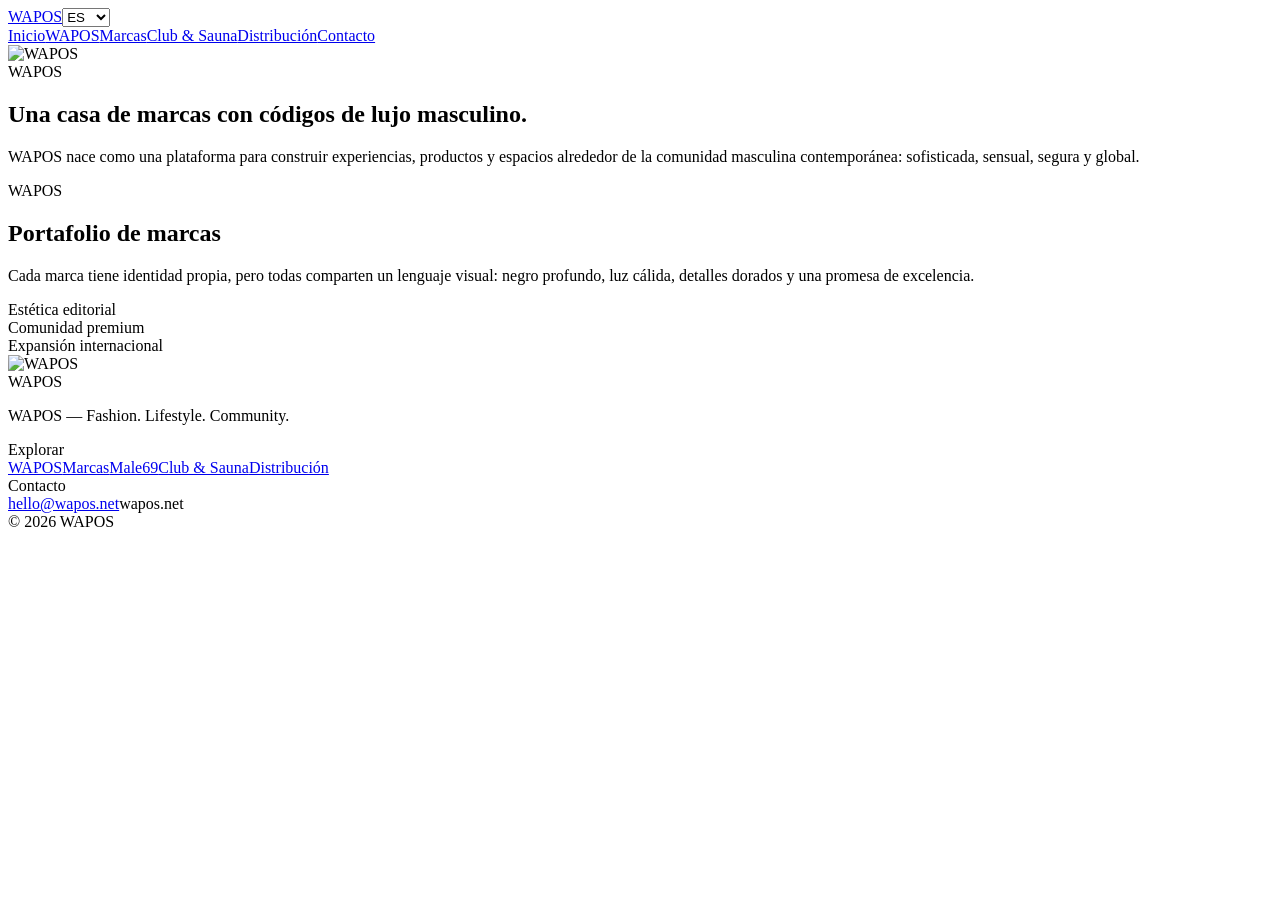
==== about.html @ 2622ca0c "Add files via upload" ====
<!doctype html><html lang="es"><head><meta charset="utf-8"><meta name="viewport" content="width=device-width, initial-scale=1"><title>About WAPOS</title><meta name="description" content="WAPOS — Fashion. Lifestyle. Community."><link rel="preconnect" href="https://fonts.googleapis.com"><link rel="preconnect" href="https://fonts.gstatic.com" crossorigin><link href="https://fonts.googleapis.com/css2?family=Cormorant+Garamond:ital,wght@0,400;0,500;1,400&family=Inter:wght@300;400;500&display=swap" rel="stylesheet"><link rel="stylesheet" href="assets/css/styles.css"></head><body><header class="site-header"><div class="nav-top"><a class="brand-link" href="index.html">WAPOS</a><select class="lang-select" data-language-select aria-label="Idioma"><option value="es">ES</option><option value="en">EN</option><option value="pt">PT</option><option value="fr">FR</option><option value="de">DE</option><option value="it">IT</option><option value="zh">中文</option></select></div><nav class="nav-links"><a data-i18n="nav.home" href="index.html">Inicio</a><a data-i18n="nav.about" href="about.html">WAPOS</a><a data-i18n="nav.brands" href="brands.html">Marcas</a><a data-i18n="nav.club" href="club.html">Club &amp; Sauna</a><a data-i18n="nav.distribution" href="distribution.html">Distribución</a><a data-i18n="nav.contact" href="contact.html">Contacto</a></nav></header><main><section class="hero sm"><img class="hero-bg" src="assets/images/heroes/club.jpg" alt="WAPOS"><div class="hero-content"><div class="eyebrow">WAPOS</div><h1 data-i18n="about.title">Una casa de marcas con códigos de lujo masculino.</h1><p data-i18n="about.text">WAPOS nace como una plataforma para construir experiencias, productos y espacios alrededor de la comunidad masculina contemporánea: sofisticada, sensual, segura y global.</p></div><div class="scroll-cue" aria-hidden="true"></div></section><section class="reveal"><div class="container split"><div class="panel"><div class="eyebrow">WAPOS</div><h2 data-i18n="home.brands.title">Portafolio de marcas</h2><p data-i18n="brands.text">Cada marca tiene identidad propia, pero todas comparten un lenguaje visual: negro profundo, luz cálida, detalles dorados y una promesa de excelencia.</p><div class="pillars"><div class="pillar" data-i18n="about.pillar1">Estética editorial</div><div class="pillar" data-i18n="about.pillar2">Comunidad premium</div><div class="pillar" data-i18n="about.pillar3">Expansión internacional</div></div></div><img class="feature-img" src="assets/images/heroes/home.jpg" alt="WAPOS"></div></section></main><footer class="footer"><div class="container footer-grid"><div><div class="footer-mark">WAPOS</div><p data-i18n="footer.tag">WAPOS — Fashion. Lifestyle. Community.</p></div><div><div class="footer-col-title" data-i18n="footer.explore">Explorar</div><nav class="footer-nav"><a data-i18n="nav.about" href="about.html">WAPOS</a><a data-i18n="nav.brands" href="brands.html">Marcas</a><a href="male69.html">Male69</a><a data-i18n="nav.club" href="club.html">Club &amp; Sauna</a><a data-i18n="nav.distribution" href="distribution.html">Distribución</a></nav></div><div><div class="footer-col-title" data-i18n="nav.contact">Contacto</div><div class="footer-contact"><a href="mailto:hello@wapos.net">hello@wapos.net</a><span>wapos.net</span></div></div></div><div class="footer-legal">© 2026 WAPOS</div></footer><script src="assets/js/app.js"></script></body></html>
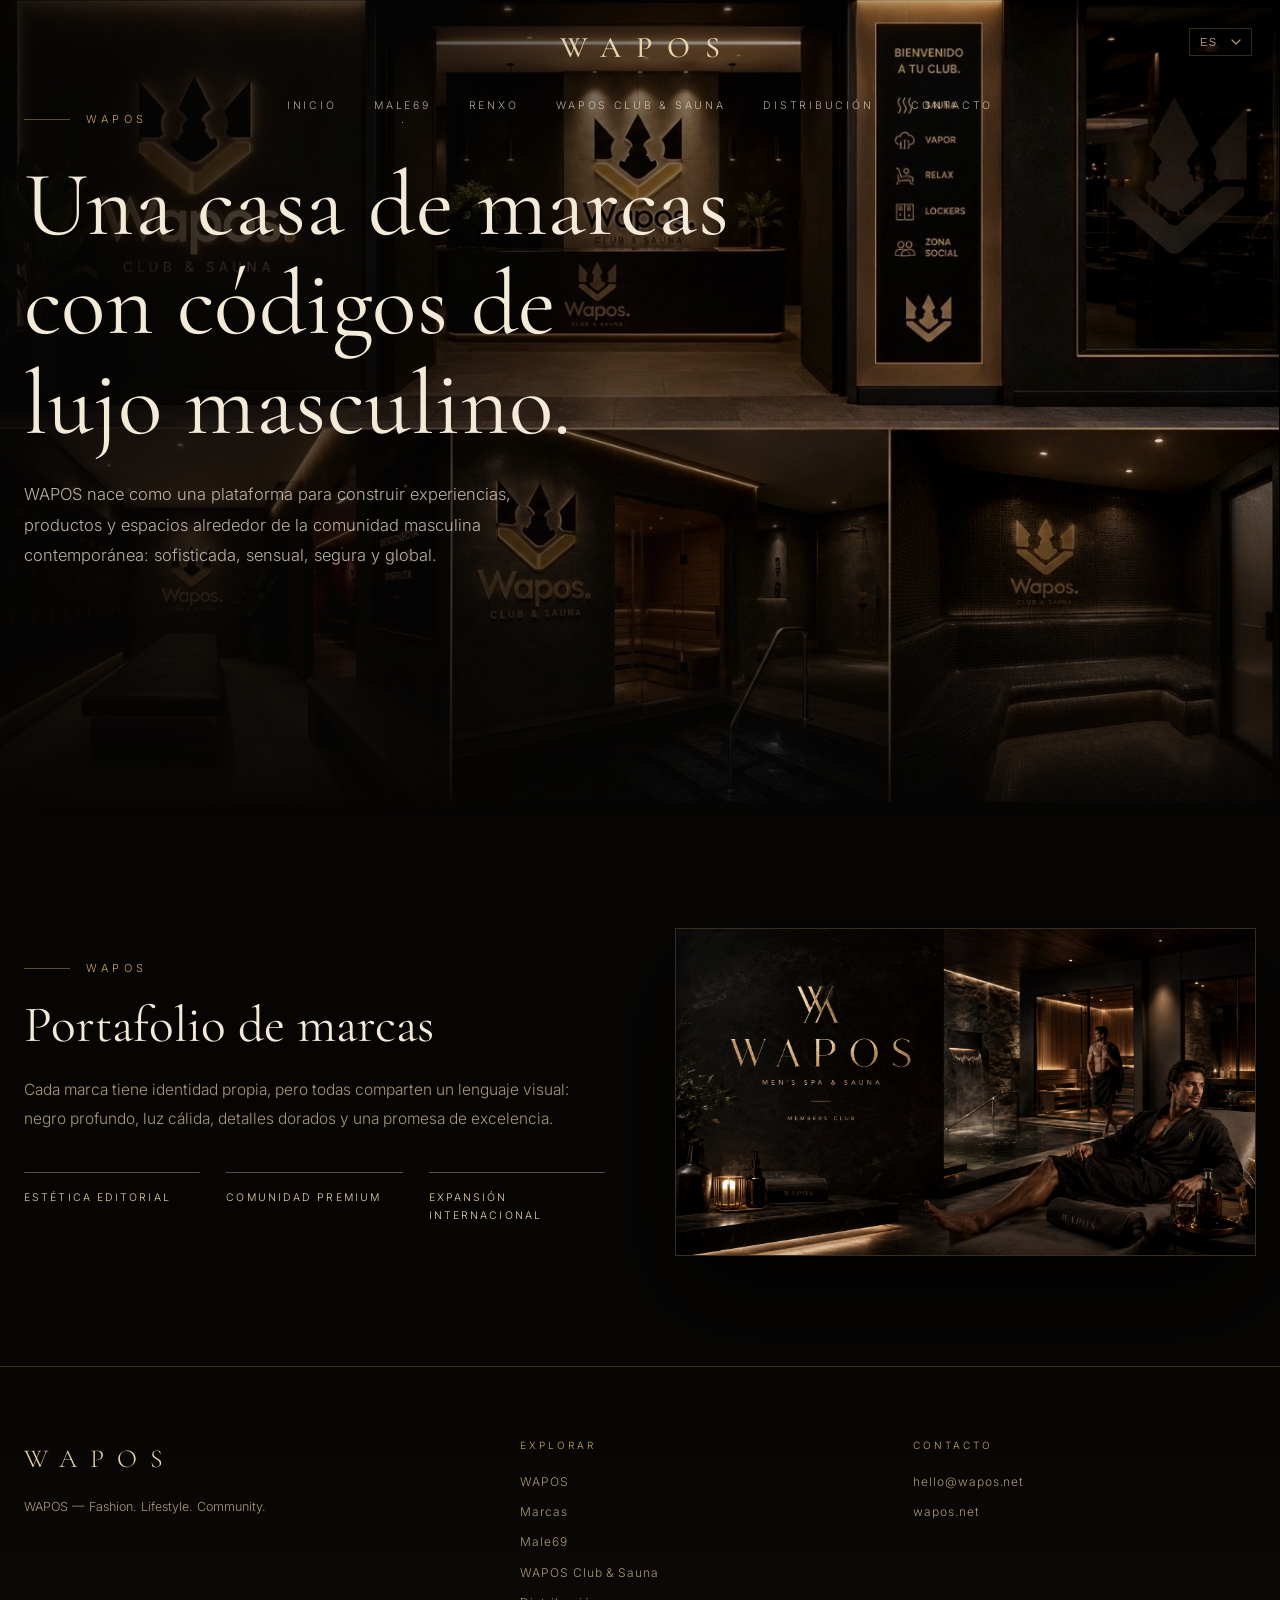
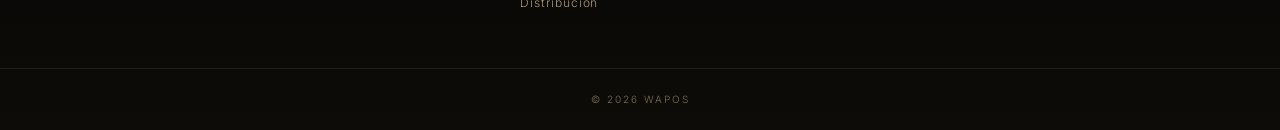
==== commit 1127fece: "refactor: restructure nav, normalize Club & Sauna naming, fix distribution image - Main nav across a" ====
--- a/about.html
+++ b/about.html
@@ -1 +1 @@
-<!doctype html><html lang="es"><head><meta charset="utf-8"><meta name="viewport" content="width=device-width, initial-scale=1"><title>About WAPOS</title><meta name="description" content="WAPOS — Fashion. Lifestyle. Community."><link rel="preconnect" href="https://fonts.googleapis.com"><link rel="preconnect" href="https://fonts.gstatic.com" crossorigin><link href="https://fonts.googleapis.com/css2?family=Cormorant+Garamond:ital,wght@0,400;0,500;1,400&family=Inter:wght@300;400;500&display=swap" rel="stylesheet"><link rel="stylesheet" href="assets/css/styles.css"></head><body><header class="site-header"><div class="nav-top"><a class="brand-link" href="index.html">WAPOS</a><select class="lang-select" data-language-select aria-label="Idioma"><option value="es">ES</option><option value="en">EN</option><option value="pt">PT</option><option value="fr">FR</option><option value="de">DE</option><option value="it">IT</option><option value="zh">中文</option></select></div><nav class="nav-links"><a data-i18n="nav.home" href="index.html">Inicio</a><a data-i18n="nav.about" href="about.html">WAPOS</a><a data-i18n="nav.brands" href="brands.html">Marcas</a><a data-i18n="nav.club" href="club.html">Club &amp; Sauna</a><a data-i18n="nav.distribution" href="distribution.html">Distribución</a><a data-i18n="nav.contact" href="contact.html">Contacto</a></nav></header><main><section class="hero sm"><img class="hero-bg" src="assets/images/heroes/club.jpg" alt="WAPOS"><div class="hero-content"><div class="eyebrow">WAPOS</div><h1 data-i18n="about.title">Una casa de marcas con códigos de lujo masculino.</h1><p data-i18n="about.text">WAPOS nace como una plataforma para construir experiencias, productos y espacios alrededor de la comunidad masculina contemporánea: sofisticada, sensual, segura y global.</p></div><div class="scroll-cue" aria-hidden="true"></div></section><section class="reveal"><div class="container split"><div class="panel"><div class="eyebrow">WAPOS</div><h2 data-i18n="home.brands.title">Portafolio de marcas</h2><p data-i18n="brands.text">Cada marca tiene identidad propia, pero todas comparten un lenguaje visual: negro profundo, luz cálida, detalles dorados y una promesa de excelencia.</p><div class="pillars"><div class="pillar" data-i18n="about.pillar1">Estética editorial</div><div class="pillar" data-i18n="about.pillar2">Comunidad premium</div><div class="pillar" data-i18n="about.pillar3">Expansión internacional</div></div></div><img class="feature-img" src="assets/images/heroes/home.jpg" alt="WAPOS"></div></section></main><footer class="footer"><div class="container footer-grid"><div><div class="footer-mark">WAPOS</div><p data-i18n="footer.tag">WAPOS — Fashion. Lifestyle. Community.</p></div><div><div class="footer-col-title" data-i18n="footer.explore">Explorar</div><nav class="footer-nav"><a data-i18n="nav.about" href="about.html">WAPOS</a><a data-i18n="nav.brands" href="brands.html">Marcas</a><a href="male69.html">Male69</a><a data-i18n="nav.club" href="club.html">Club &amp; Sauna</a><a data-i18n="nav.distribution" href="distribution.html">Distribución</a></nav></div><div><div class="footer-col-title" data-i18n="nav.contact">Contacto</div><div class="footer-contact"><a href="mailto:hello@wapos.net">hello@wapos.net</a><span>wapos.net</span></div></div></div><div class="footer-legal">© 2026 WAPOS</div></footer><script src="assets/js/app.js"></script></body></html>+<!doctype html><html lang="es"><head><meta charset="utf-8"><meta name="viewport" content="width=device-width, initial-scale=1"><title>About WAPOS</title><meta name="description" content="WAPOS — Fashion. Lifestyle. Community."><link rel="preconnect" href="https://fonts.googleapis.com"><link rel="preconnect" href="https://fonts.gstatic.com" crossorigin><link href="https://fonts.googleapis.com/css2?family=Cormorant+Garamond:ital,wght@0,400;0,500;1,400&family=Inter:wght@300;400;500&display=swap" rel="stylesheet"><link rel="stylesheet" href="assets/css/styles.css"></head><body><header class="site-header"><div class="nav-top"><a class="brand-link" href="index.html">WAPOS</a><select class="lang-select" data-language-select aria-label="Idioma"><option value="es">ES</option><option value="en">EN</option><option value="pt">PT</option><option value="fr">FR</option><option value="de">DE</option><option value="it">IT</option><option value="zh">中文</option></select></div><nav class="nav-links"><a data-i18n="nav.home" href="index.html">Inicio</a><a data-i18n="nav.male69" href="male69.html">Male69</a><a data-i18n="nav.renxo" href="brands.html#renxo">RENXO</a><a data-i18n="nav.club" href="club.html">WAPOS Club &amp; Sauna</a><a data-i18n="nav.distribution" href="distribution.html">Distribución</a><a data-i18n="nav.contact" href="contact.html">Contacto</a></nav></header><main><section class="hero sm"><img class="hero-bg" src="assets/images/heroes/club.jpg" alt="WAPOS"><div class="hero-content"><div class="eyebrow">WAPOS</div><h1 data-i18n="about.title">Una casa de marcas con códigos de lujo masculino.</h1><p data-i18n="about.text">WAPOS nace como una plataforma para construir experiencias, productos y espacios alrededor de la comunidad masculina contemporánea: sofisticada, sensual, segura y global.</p></div><div class="scroll-cue" aria-hidden="true"></div></section><section class="reveal"><div class="container split"><div class="panel"><div class="eyebrow">WAPOS</div><h2 data-i18n="home.brands.title">Portafolio de marcas</h2><p data-i18n="brands.text">Cada marca tiene identidad propia, pero todas comparten un lenguaje visual: negro profundo, luz cálida, detalles dorados y una promesa de excelencia.</p><div class="pillars"><div class="pillar" data-i18n="about.pillar1">Estética editorial</div><div class="pillar" data-i18n="about.pillar2">Comunidad premium</div><div class="pillar" data-i18n="about.pillar3">Expansión internacional</div></div></div><img class="feature-img" src="assets/images/heroes/home.jpg" alt="WAPOS"></div></section></main><footer class="footer"><div class="container footer-grid"><div><div class="footer-mark">WAPOS</div><p data-i18n="footer.tag">WAPOS — Fashion. Lifestyle. Community.</p></div><div><div class="footer-col-title" data-i18n="footer.explore">Explorar</div><nav class="footer-nav"><a data-i18n="nav.about" href="about.html">WAPOS</a><a data-i18n="nav.brands" href="brands.html">Marcas</a><a href="male69.html">Male69</a><a data-i18n="nav.club" href="club.html">WAPOS Club &amp; Sauna</a><a data-i18n="nav.distribution" href="distribution.html">Distribución</a></nav></div><div><div class="footer-col-title" data-i18n="nav.contact">Contacto</div><div class="footer-contact"><a href="mailto:hello@wapos.net">hello@wapos.net</a><span>wapos.net</span></div></div></div><div class="footer-legal">© 2026 WAPOS</div></footer><script src="assets/js/app.js"></script></body></html>
--- a/assets/css/styles.css
+++ b/assets/css/styles.css
@@ -0,0 +1,239 @@
+/* WAPOS — maison editorial system
+   Palette: noir #060504 · ink #100D0A · gold #C7A46A · champagne #E7D3AC · cream #F4EAD8 · muted #A99878 */
+:root{
+  --noir:#060504; --ink:#100d0a; --panel:#14110d;
+  --gold:#c7a46a; --champagne:#e7d3ac; --cream:#f4ead8; --muted:#a99878;
+  --line:rgba(199,164,106,.26); --hair:rgba(199,164,106,.45);
+  --ease:cubic-bezier(.22,.61,.21,1);
+}
+*{box-sizing:border-box}
+html{scroll-behavior:smooth;scroll-padding-top:120px}
+body{margin:0;background:var(--noir);color:var(--cream);
+  font-family:Inter,system-ui,-apple-system,"Segoe UI",Roboto,Arial,sans-serif;
+  font-weight:300;line-height:1.7;font-size:15.5px;
+  -webkit-font-smoothing:antialiased;}
+a{color:inherit;text-decoration:none}
+img{max-width:100%;display:block}
+.serif{font-family:"Cormorant Garamond",Georgia,serif}
+.container{width:min(1240px,calc(100% - 48px));margin-inline:auto}
+
+/* ————— Maison header: centered wordmark, nav beneath ————— */
+.site-header{position:fixed;z-index:60;top:0;left:0;right:0;
+  transition:background .5s var(--ease),border-color .5s var(--ease);
+  border-bottom:1px solid transparent;}
+.site-header.solid{background:rgba(6,5,4,.9);
+  -webkit-backdrop-filter:blur(14px);backdrop-filter:blur(14px);
+  border-bottom-color:rgba(199,164,106,.18);}
+.nav-top{position:relative;display:flex;align-items:center;justify-content:center;
+  padding:22px 28px 10px;}
+.brand-link{font-family:"Cormorant Garamond",Georgia,serif;font-weight:500;
+  font-size:30px;letter-spacing:.5em;margin-right:-.5em;color:var(--champagne);
+  transition:color .3s var(--ease);}
+.brand-link:hover{color:var(--gold)}
+.lang-select{position:absolute;right:28px;top:50%;transform:translateY(-50%);
+  background:transparent url("data:image/svg+xml,%3Csvg xmlns='http://www.w3.org/2000/svg' width='10' height='6' viewBox='0 0 10 6'%3E%3Cpath d='M1 1l4 4 4-4' fill='none' stroke='%23a99878' stroke-width='1.3' stroke-linecap='round' stroke-linejoin='round'/%3E%3C/svg%3E") no-repeat right 10px center;
+  background-size:10px 6px;
+  appearance:none;-webkit-appearance:none;-moz-appearance:none;
+  color:var(--muted);border:1px solid var(--line);
+  padding:7px 26px 7px 10px;letter-spacing:.12em;font-size:11px;cursor:pointer;
+  transition:color .3s var(--ease),border-color .3s var(--ease);}
+.lang-select:hover{color:var(--cream);border-color:var(--hair)}
+.nav-links{display:flex;justify-content:center;gap:34px;flex-wrap:wrap;
+  padding:6px 28px 16px;font-size:10.5px;text-transform:uppercase;
+  letter-spacing:.26em;color:rgba(244,234,216,.72);}
+.nav-links a{position:relative;padding:8px 2px;transition:color .3s var(--ease)}
+.nav-links a::after{content:"";position:absolute;left:50%;right:50%;bottom:0;
+  height:1px;background:var(--gold);transition:left .35s var(--ease),right .35s var(--ease);}
+.nav-links a:hover{color:var(--champagne)}
+.nav-links a:hover::after{left:0;right:0}
+
+/* ————— Hero ————— */
+.hero{position:relative;min-height:100vh;display:grid;place-items:end start;overflow:hidden}
+.hero.sm{min-height:76vh}
+.hero-bg{position:absolute;inset:0;width:100%;height:100%;object-fit:cover;
+  filter:saturate(.88) contrast(1.06) brightness(.94);
+  transform:scale(1.06);animation:heroDrift 14s var(--ease) forwards;}
+@keyframes heroDrift{to{transform:scale(1)}}
+.hero::after{content:"";position:absolute;inset:0;
+  background:linear-gradient(100deg,rgba(6,5,4,.92) 0%,rgba(6,5,4,.55) 40%,rgba(6,5,4,.08) 75%),
+             linear-gradient(to top,rgba(6,5,4,.92),transparent 42%);}
+.hero-content{position:relative;z-index:2;width:min(1240px,calc(100% - 48px));
+  margin-inline:auto;padding:0 0 11vh;}
+.eyebrow{display:flex;align-items:center;gap:16px;text-transform:uppercase;
+  letter-spacing:.42em;font-size:11px;color:var(--gold);margin-bottom:26px;}
+.eyebrow::before{content:"";width:46px;height:1px;background:var(--hair)}
+.hero h1{font-family:"Cormorant Garamond",Georgia,serif;font-weight:400;
+  font-size:clamp(46px,7.2vw,104px);line-height:1.08;letter-spacing:.005em;
+  margin:0 0 26px;max-width:820px;color:var(--cream);text-wrap:balance;}
+.hero p{font-size:16.5px;font-weight:300;color:rgba(244,234,216,.75);
+  max-width:560px;margin:0 0 38px;line-height:1.85;}
+.button-row{display:flex;gap:16px;flex-wrap:wrap}
+.btn{display:inline-flex;align-items:center;gap:10px;padding:15px 30px;
+  border:1px solid var(--gold);text-transform:uppercase;letter-spacing:.24em;
+  font-size:10.5px;font-weight:400;color:var(--champagne);background:transparent;
+  transition:background .35s var(--ease),color .35s var(--ease);cursor:pointer;}
+.btn:hover{background:var(--gold);color:var(--noir)}
+.btn.ghost{border-color:rgba(244,234,216,.28);color:rgba(244,234,216,.85)}
+.btn.ghost:hover{background:rgba(244,234,216,.94);border-color:transparent;color:var(--noir)}
+.scroll-cue{position:absolute;left:50%;bottom:26px;transform:translateX(-50%);
+  width:1px;height:52px;overflow:hidden;z-index:2;}
+.scroll-cue::before{content:"";position:absolute;left:0;top:-100%;width:1px;height:100%;
+  background:linear-gradient(to bottom,transparent,var(--gold));
+  animation:cue 2.4s var(--ease) infinite;}
+@keyframes cue{60%{top:100%}100%{top:100%}}
+
+/* ————— Ornament divider (signature) ————— */
+.orn{display:flex;align-items:center;justify-content:center;gap:18px;
+  margin:0 auto;width:min(420px,70%);}
+.orn::before,.orn::after{content:"";flex:1;height:1px;background:var(--hair)}
+.orn span{width:7px;height:7px;transform:rotate(45deg);
+  border:1px solid var(--gold);background:transparent;}
+
+/* ————— Sections ————— */
+section{padding:110px 0}
+.section-head{text-align:center;max-width:720px;margin:0 auto 64px;}
+.section-head .orn{margin-bottom:30px}
+.section-head h2{font-family:"Cormorant Garamond",Georgia,serif;font-weight:400;
+  font-size:clamp(34px,4.6vw,58px);line-height:1.08;margin:0 0 18px;text-wrap:balance;}
+.section-head p{color:var(--muted);margin:0;font-size:15px;line-height:1.85}
+
+/* ————— Collection cards ————— */
+.cards{display:grid;grid-template-columns:repeat(4,1fr);gap:22px}
+.card{display:flex;flex-direction:column;overflow:hidden;background:transparent;
+  border:none;min-height:0;}
+.card .frame{position:relative;overflow:hidden;border:1px solid rgba(199,164,106,.2);}
+.card .image{height:300px;width:100%;object-fit:cover;
+  filter:saturate(.9) contrast(1.05);
+  transition:transform 1.2s var(--ease),filter .6s var(--ease);}
+.card:hover .image{transform:scale(1.05);filter:saturate(1) contrast(1.08)}
+.card-body{padding:26px 6px 0;text-align:center}
+.card-logo{max-height:46px;width:auto;margin:0 auto 18px;object-fit:contain;
+  opacity:.92;}
+.card h3{font-family:"Cormorant Garamond",Georgia,serif;font-weight:400;
+  font-size:27px;margin:0 0 10px;letter-spacing:.04em;}
+.card p{color:var(--muted);margin:0 0 16px;font-size:13.5px;line-height:1.8}
+.card .card-cta{display:inline-block;text-transform:uppercase;font-size:10px;
+  letter-spacing:.3em;color:var(--gold);border-bottom:1px solid transparent;
+  padding-bottom:3px;transition:border-color .3s var(--ease);}
+.card:hover .card-cta{border-bottom-color:var(--gold)}
+
+/* ————— Editorial split ————— */
+.split{display:grid;grid-template-columns:1fr 1fr;gap:70px;align-items:center}
+.panel{padding:0}
+.panel .eyebrow{margin-bottom:20px}
+.panel h2{font-family:"Cormorant Garamond",Georgia,serif;font-size:clamp(34px,4vw,52px);
+  line-height:1.08;margin:0 0 22px;font-weight:400;text-wrap:balance;}
+.panel p{color:var(--muted);line-height:1.9}
+.pillars{display:grid;grid-template-columns:repeat(3,1fr);gap:26px;margin-top:38px}
+.pillar{border-top:1px solid var(--hair);padding-top:16px;text-transform:uppercase;
+  letter-spacing:.2em;font-size:10.5px;color:var(--champagne);line-height:1.7;}
+.feature-img{border:1px solid var(--line);box-shadow:0 40px 90px rgba(0,0,0,.55);
+  filter:saturate(.9) contrast(1.05);}
+
+/* ————— Contact ————— */
+.contact-grid{display:grid;grid-template-columns:1fr 1fr;gap:70px;align-items:start}
+.form{display:grid;gap:14px}
+.form input,.form textarea{width:100%;background:transparent;
+  border:none;border-bottom:1px solid var(--line);padding:16px 2px;
+  color:var(--cream);font:inherit;letter-spacing:.02em;transition:border-color .3s var(--ease);}
+.form input:focus,.form textarea:focus{outline:none;border-bottom-color:var(--gold)}
+.form input:focus-visible,.form textarea:focus-visible{box-shadow:0 1px 0 0 var(--gold)}
+a:focus-visible,button:focus-visible,.lang-select:focus-visible{
+  outline:2px solid var(--gold);outline-offset:3px;}
+.form ::placeholder{color:rgba(169,152,120,.75);text-transform:uppercase;
+  font-size:11px;letter-spacing:.22em;}
+.form textarea{min-height:140px;resize:vertical}
+.form .btn{justify-self:start;margin-top:14px}
+.logo-strip{display:flex;gap:22px;align-items:center;flex-wrap:wrap;margin-top:34px}
+.logo-strip img{max-height:52px;border:1px solid rgba(231,211,172,.08);opacity:.9}
+.contact-email{font-family:"Cormorant Garamond",Georgia,serif;font-size:26px;
+  color:var(--champagne);letter-spacing:.03em;}
+
+/* ————— Footer ————— */
+.footer{border-top:1px solid var(--line);padding:70px 0 0;color:var(--muted);
+  font-size:12.5px;background:linear-gradient(to bottom,transparent,rgba(199,164,106,.04));}
+.footer-grid{display:grid;grid-template-columns:1.3fr 1fr 1fr;gap:50px;
+  padding-bottom:54px;align-items:start;}
+.footer-mark{font-family:"Cormorant Garamond",Georgia,serif;font-size:26px;
+  letter-spacing:.5em;margin-right:-.5em;color:var(--champagne);margin-bottom:14px;}
+.footer-grid p{margin:0;max-width:300px;line-height:1.9}
+.footer-col-title{text-transform:uppercase;letter-spacing:.3em;font-size:10px;
+  color:var(--gold);margin-bottom:18px;}
+.footer-nav{display:grid;gap:10px;font-size:12px;letter-spacing:.08em;}
+.footer-nav a{transition:color .3s var(--ease)}
+.footer-nav a:hover{color:var(--champagne)}
+.footer-contact{display:grid;gap:10px;font-size:12px;letter-spacing:.08em;}
+.footer-contact a{transition:color .3s var(--ease)}
+.footer-contact a:hover{color:var(--champagne)}
+.footer-legal{border-top:1px solid rgba(199,164,106,.14);padding:22px 0;
+  text-align:center;letter-spacing:.2em;font-size:10px;text-transform:uppercase;
+  color:rgba(169,152,120,.7);}
+
+/* ————— Intro ————— */
+.intro{position:fixed;z-index:100;inset:0;background:var(--noir);display:grid;
+  place-items:center;transition:opacity .9s var(--ease),visibility .9s;}
+.intro.hide{opacity:0;visibility:hidden}
+.intro-box{text-align:center}
+.intro-mark{font-family:"Cormorant Garamond",Georgia,serif;font-weight:400;
+  font-size:clamp(46px,8vw,102px);letter-spacing:.5em;margin-right:-.5em;
+  color:var(--champagne);opacity:0;animation:introIn 1.4s var(--ease) .2s forwards;}
+.intro-rule{width:0;height:1px;background:var(--gold);margin:26px auto 22px;
+  animation:ruleIn 1.1s var(--ease) 1s forwards;}
+.intro-tag{letter-spacing:.34em;text-transform:uppercase;color:var(--muted);
+  font-size:11px;opacity:0;animation:introIn 1.2s var(--ease) 1.3s forwards;}
+@keyframes introIn{to{opacity:1}}
+@keyframes ruleIn{to{width:min(300px,60vw)}}
+
+/* ————— Reveal on scroll ————— */
+.reveal{opacity:0;transform:translateY(26px);
+  transition:opacity 1s var(--ease),transform 1s var(--ease);}
+.reveal.in{opacity:1;transform:none}
+.reveal.tight{padding-top:0}
+
+@media (prefers-reduced-motion:reduce){
+  *,*::before,*::after{animation:none!important;transition:none!important}
+  .reveal{opacity:1;transform:none}
+  .hero-bg{transform:none}
+}
+
+/* ————— Responsive ————— */
+@media (max-width:960px){
+  section{padding:80px 0}
+  .nav-top{padding:16px 18px 6px}
+  .brand-link{font-size:23px}
+  .lang-select{right:18px}
+  .nav-links{gap:16px;padding:4px 14px 12px;font-size:9.5px;letter-spacing:.2em}
+  .hero{min-height:88vh}
+  .hero-content{padding-bottom:14vh}
+  .hero h1{font-size:clamp(40px,10vw,56px)}
+  .hero p{font-size:15px}
+  .cards{grid-template-columns:1fr 1fr}
+  .split,.contact-grid{grid-template-columns:1fr;gap:44px}
+  .footer-grid{grid-template-columns:1fr;gap:36px}
+  .footer-grid p{max-width:none}
+  .pillars{grid-template-columns:1fr 1fr}
+}
+@media (max-width:600px){
+  .cards{grid-template-columns:1fr}
+  .card .image{height:260px}
+  .pillars{grid-template-columns:1fr}
+}
+
+/* ————— Male69 video & social ————— */
+.video-grid{display:grid;grid-template-columns:repeat(2,minmax(0,360px));gap:34px;justify-content:center;}
+.video-frame{position:relative;border:1px solid var(--line);background:var(--ink);
+  aspect-ratio:9/16.4;overflow:hidden;}
+.video-frame iframe{position:absolute;inset:0;width:100%;height:100%;border:0;}
+.social-row{display:flex;justify-content:center;gap:0;flex-wrap:wrap;margin-top:26px;}
+.social-link{display:flex;flex-direction:column;align-items:center;gap:8px;
+  padding:26px 44px;border-left:1px solid var(--line);transition:background .35s var(--ease);}
+.social-link:first-child{border-left:none}
+.social-link:hover{background:rgba(199,164,106,.06)}
+.social-link .net{text-transform:uppercase;letter-spacing:.32em;font-size:10.5px;color:var(--gold);}
+.social-link .handle{font-family:"Cormorant Garamond",Georgia,serif;font-size:21px;color:var(--cream);letter-spacing:.03em;}
+@media (max-width:760px){
+  .video-grid{grid-template-columns:minmax(0,340px)}
+  .social-row{flex-direction:column;align-items:stretch}
+  .social-link{border-left:none;border-top:1px solid var(--line);padding:20px}
+  .social-link:first-child{border-top:none}
+}
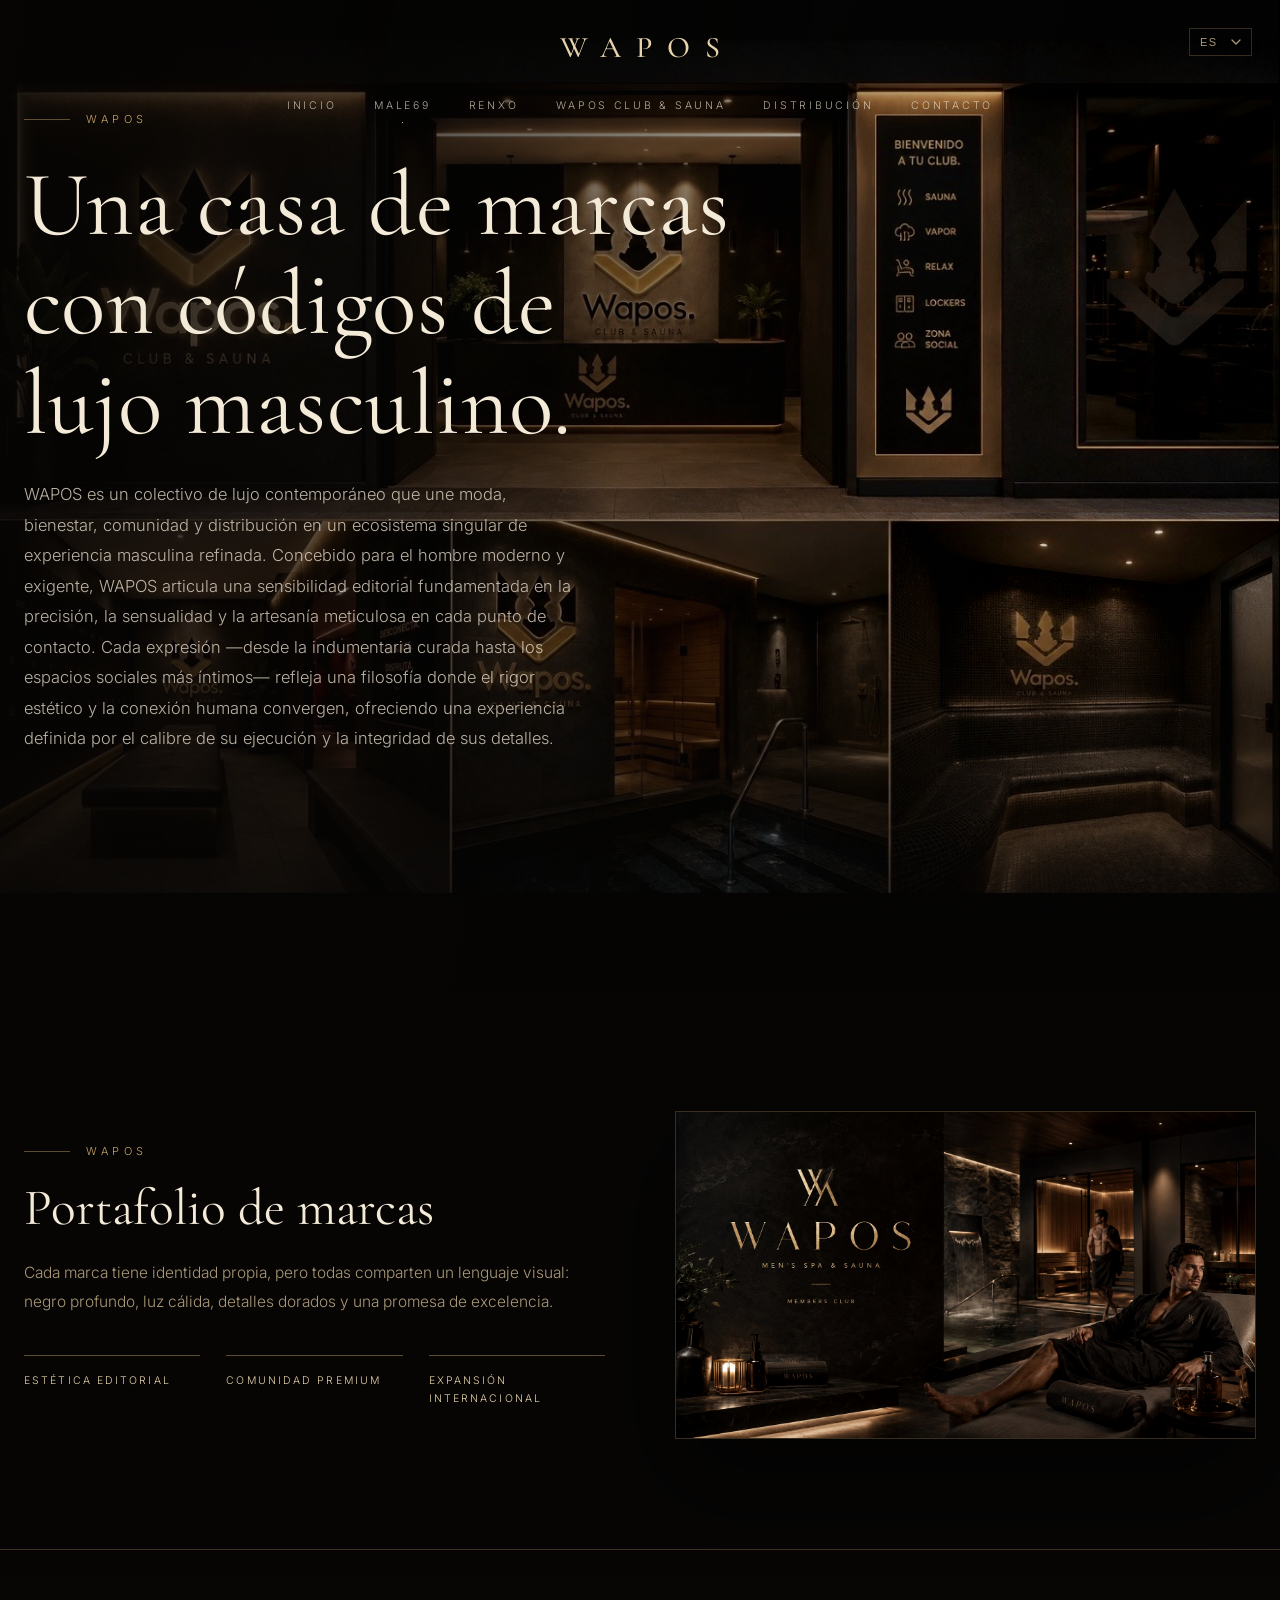
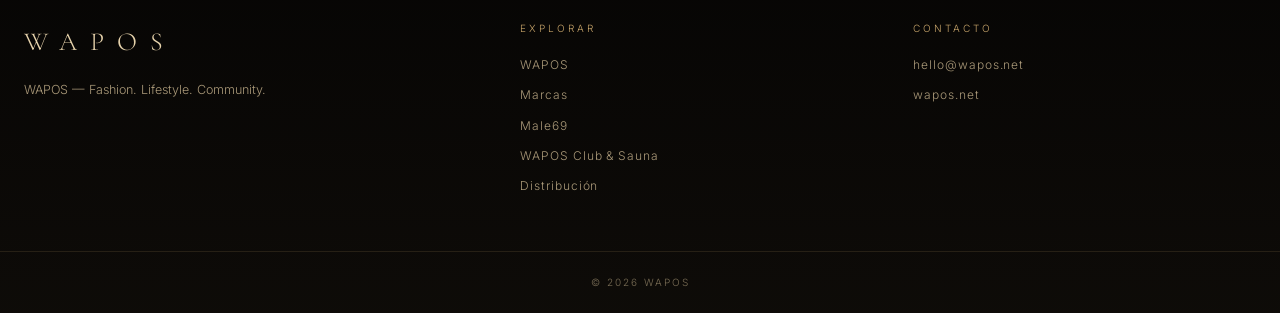
==== commit ae465468: "content: update brand statement to premium positioning across all pages and languages Replace hero.t" ====
--- a/about.html
+++ b/about.html
@@ -1 +1 @@
-<!doctype html><html lang="es"><head><meta charset="utf-8"><meta name="viewport" content="width=device-width, initial-scale=1"><title>About WAPOS</title><meta name="description" content="WAPOS — Fashion. Lifestyle. Community."><link rel="preconnect" href="https://fonts.googleapis.com"><link rel="preconnect" href="https://fonts.gstatic.com" crossorigin><link href="https://fonts.googleapis.com/css2?family=Cormorant+Garamond:ital,wght@0,400;0,500;1,400&family=Inter:wght@300;400;500&display=swap" rel="stylesheet"><link rel="stylesheet" href="assets/css/styles.css"></head><body><header class="site-header"><div class="nav-top"><a class="brand-link" href="index.html">WAPOS</a><select class="lang-select" data-language-select aria-label="Idioma"><option value="es">ES</option><option value="en">EN</option><option value="pt">PT</option><option value="fr">FR</option><option value="de">DE</option><option value="it">IT</option><option value="zh">中文</option></select></div><nav class="nav-links"><a data-i18n="nav.home" href="index.html">Inicio</a><a data-i18n="nav.male69" href="male69.html">Male69</a><a data-i18n="nav.renxo" href="brands.html#renxo">RENXO</a><a data-i18n="nav.club" href="club.html">WAPOS Club &amp; Sauna</a><a data-i18n="nav.distribution" href="distribution.html">Distribución</a><a data-i18n="nav.contact" href="contact.html">Contacto</a></nav></header><main><section class="hero sm"><img class="hero-bg" src="assets/images/heroes/club.jpg" alt="WAPOS"><div class="hero-content"><div class="eyebrow">WAPOS</div><h1 data-i18n="about.title">Una casa de marcas con códigos de lujo masculino.</h1><p data-i18n="about.text">WAPOS nace como una plataforma para construir experiencias, productos y espacios alrededor de la comunidad masculina contemporánea: sofisticada, sensual, segura y global.</p></div><div class="scroll-cue" aria-hidden="true"></div></section><section class="reveal"><div class="container split"><div class="panel"><div class="eyebrow">WAPOS</div><h2 data-i18n="home.brands.title">Portafolio de marcas</h2><p data-i18n="brands.text">Cada marca tiene identidad propia, pero todas comparten un lenguaje visual: negro profundo, luz cálida, detalles dorados y una promesa de excelencia.</p><div class="pillars"><div class="pillar" data-i18n="about.pillar1">Estética editorial</div><div class="pillar" data-i18n="about.pillar2">Comunidad premium</div><div class="pillar" data-i18n="about.pillar3">Expansión internacional</div></div></div><img class="feature-img" src="assets/images/heroes/home.jpg" alt="WAPOS"></div></section></main><footer class="footer"><div class="container footer-grid"><div><div class="footer-mark">WAPOS</div><p data-i18n="footer.tag">WAPOS — Fashion. Lifestyle. Community.</p></div><div><div class="footer-col-title" data-i18n="footer.explore">Explorar</div><nav class="footer-nav"><a data-i18n="nav.about" href="about.html">WAPOS</a><a data-i18n="nav.brands" href="brands.html">Marcas</a><a href="male69.html">Male69</a><a data-i18n="nav.club" href="club.html">WAPOS Club &amp; Sauna</a><a data-i18n="nav.distribution" href="distribution.html">Distribución</a></nav></div><div><div class="footer-col-title" data-i18n="nav.contact">Contacto</div><div class="footer-contact"><a href="mailto:hello@wapos.net">hello@wapos.net</a><span>wapos.net</span></div></div></div><div class="footer-legal">© 2026 WAPOS</div></footer><script src="assets/js/app.js"></script></body></html>+<!doctype html><html lang="es"><head><meta charset="utf-8"><meta name="viewport" content="width=device-width, initial-scale=1"><title>About WAPOS</title><meta name="description" content="WAPOS — Fashion. Lifestyle. Community."><link rel="preconnect" href="https://fonts.googleapis.com"><link rel="preconnect" href="https://fonts.gstatic.com" crossorigin><link href="https://fonts.googleapis.com/css2?family=Cormorant+Garamond:ital,wght@0,400;0,500;1,400&family=Inter:wght@300;400;500&display=swap" rel="stylesheet"><link rel="stylesheet" href="assets/css/styles.css"></head><body><header class="site-header"><div class="nav-top"><a class="brand-link" href="index.html">WAPOS</a><select class="lang-select" data-language-select aria-label="Idioma"><option value="es">ES</option><option value="en">EN</option><option value="pt">PT</option><option value="fr">FR</option><option value="de">DE</option><option value="it">IT</option><option value="zh">中文</option></select></div><nav class="nav-links"><a data-i18n="nav.home" href="index.html">Inicio</a><a data-i18n="nav.male69" href="male69.html">Male69</a><a data-i18n="nav.renxo" href="brands.html#renxo">RENXO</a><a data-i18n="nav.club" href="club.html">WAPOS Club &amp; Sauna</a><a data-i18n="nav.distribution" href="distribution.html">Distribución</a><a data-i18n="nav.contact" href="contact.html">Contacto</a></nav></header><main><section class="hero sm"><img class="hero-bg" src="assets/images/heroes/club.jpg" alt="WAPOS"><div class="hero-content"><div class="eyebrow">WAPOS</div><h1 data-i18n="about.title">Una casa de marcas con códigos de lujo masculino.</h1><p data-i18n="about.text">WAPOS es un colectivo de lujo contemporáneo que une moda, bienestar, comunidad y distribución en un ecosistema singular de experiencia masculina refinada. Concebido para el hombre moderno y exigente, WAPOS articula una sensibilidad editorial fundamentada en la precisión, la sensualidad y la artesanía meticulosa en cada punto de contacto. Cada expresión —desde la indumentaria curada hasta los espacios sociales más íntimos— refleja una filosofía donde el rigor estético y la conexión humana convergen, ofreciendo una experiencia definida por el calibre de su ejecución y la integridad de sus detalles.</p></div><div class="scroll-cue" aria-hidden="true"></div></section><section class="reveal"><div class="container split"><div class="panel"><div class="eyebrow">WAPOS</div><h2 data-i18n="home.brands.title">Portafolio de marcas</h2><p data-i18n="brands.text">Cada marca tiene identidad propia, pero todas comparten un lenguaje visual: negro profundo, luz cálida, detalles dorados y una promesa de excelencia.</p><div class="pillars"><div class="pillar" data-i18n="about.pillar1">Estética editorial</div><div class="pillar" data-i18n="about.pillar2">Comunidad premium</div><div class="pillar" data-i18n="about.pillar3">Expansión internacional</div></div></div><img class="feature-img" src="assets/images/heroes/home.jpg" alt="WAPOS"></div></section></main><footer class="footer"><div class="container footer-grid"><div><div class="footer-mark">WAPOS</div><p data-i18n="footer.tag">WAPOS — Fashion. Lifestyle. Community.</p></div><div><div class="footer-col-title" data-i18n="footer.explore">Explorar</div><nav class="footer-nav"><a data-i18n="nav.about" href="about.html">WAPOS</a><a data-i18n="nav.brands" href="brands.html">Marcas</a><a href="male69.html">Male69</a><a data-i18n="nav.club" href="club.html">WAPOS Club &amp; Sauna</a><a data-i18n="nav.distribution" href="distribution.html">Distribución</a></nav></div><div><div class="footer-col-title" data-i18n="nav.contact">Contacto</div><div class="footer-contact"><a href="mailto:hello@wapos.net">hello@wapos.net</a><span>wapos.net</span></div></div></div><div class="footer-legal">© 2026 WAPOS</div></footer><script src="assets/js/app.js"></script></body></html>
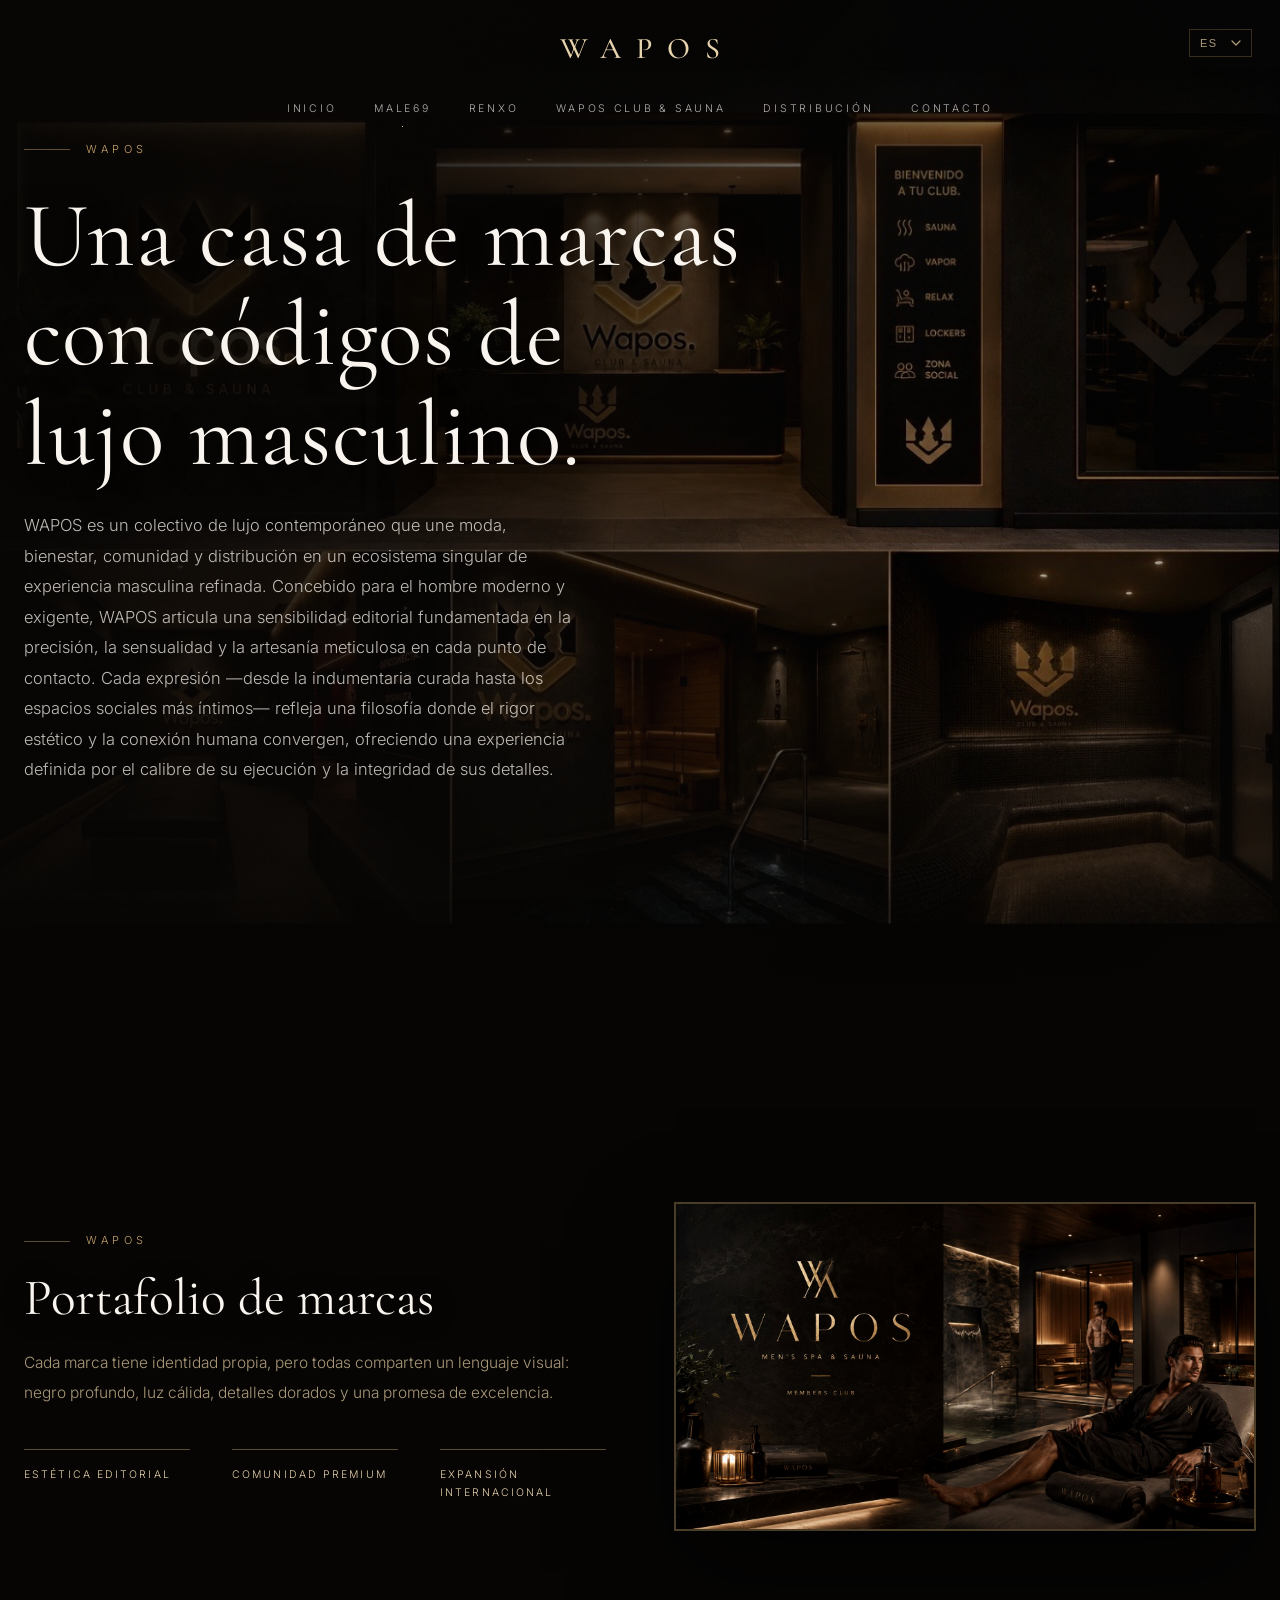
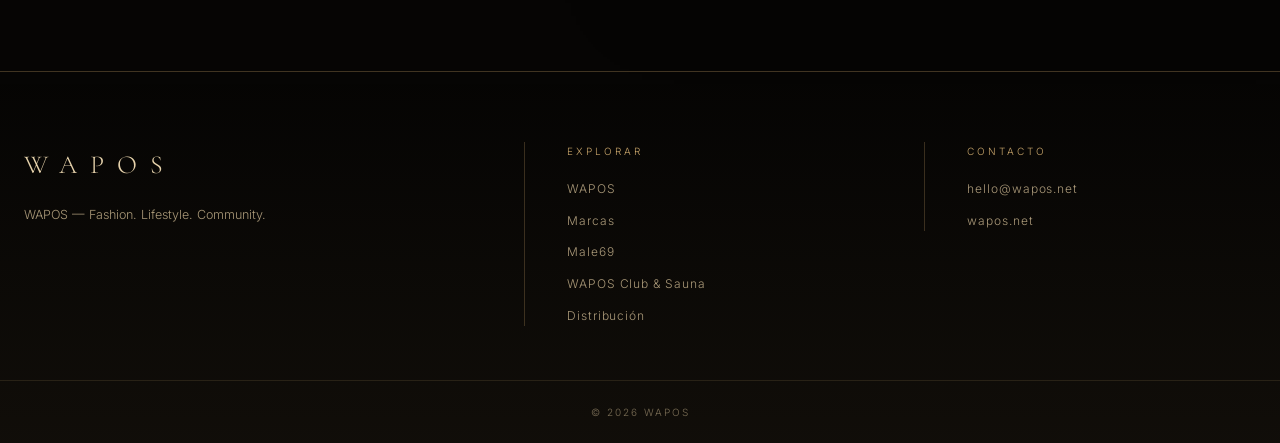
==== commit 84f09113: "elevate: comprehensive luxury polish across desktop and mobile with refined micro-interactions and p" ====
--- a/about.html
+++ b/about.html
@@ -1 +1 @@
-<!doctype html><html lang="es"><head><meta charset="utf-8"><meta name="viewport" content="width=device-width, initial-scale=1"><title>About WAPOS</title><meta name="description" content="WAPOS — Fashion. Lifestyle. Community."><link rel="preconnect" href="https://fonts.googleapis.com"><link rel="preconnect" href="https://fonts.gstatic.com" crossorigin><link href="https://fonts.googleapis.com/css2?family=Cormorant+Garamond:ital,wght@0,400;0,500;1,400&family=Inter:wght@300;400;500&display=swap" rel="stylesheet"><link rel="stylesheet" href="assets/css/styles.css"></head><body><header class="site-header"><div class="nav-top"><a class="brand-link" href="index.html">WAPOS</a><select class="lang-select" data-language-select aria-label="Idioma"><option value="es">ES</option><option value="en">EN</option><option value="pt">PT</option><option value="fr">FR</option><option value="de">DE</option><option value="it">IT</option><option value="zh">中文</option></select></div><nav class="nav-links"><a data-i18n="nav.home" href="index.html">Inicio</a><a data-i18n="nav.male69" href="male69.html">Male69</a><a data-i18n="nav.renxo" href="brands.html#renxo">RENXO</a><a data-i18n="nav.club" href="club.html">WAPOS Club &amp; Sauna</a><a data-i18n="nav.distribution" href="distribution.html">Distribución</a><a data-i18n="nav.contact" href="contact.html">Contacto</a></nav></header><main><section class="hero sm"><img class="hero-bg" src="assets/images/heroes/club.jpg" alt="WAPOS"><div class="hero-content"><div class="eyebrow">WAPOS</div><h1 data-i18n="about.title">Una casa de marcas con códigos de lujo masculino.</h1><p data-i18n="about.text">WAPOS es un colectivo de lujo contemporáneo que une moda, bienestar, comunidad y distribución en un ecosistema singular de experiencia masculina refinada. Concebido para el hombre moderno y exigente, WAPOS articula una sensibilidad editorial fundamentada en la precisión, la sensualidad y la artesanía meticulosa en cada punto de contacto. Cada expresión —desde la indumentaria curada hasta los espacios sociales más íntimos— refleja una filosofía donde el rigor estético y la conexión humana convergen, ofreciendo una experiencia definida por el calibre de su ejecución y la integridad de sus detalles.</p></div><div class="scroll-cue" aria-hidden="true"></div></section><section class="reveal"><div class="container split"><div class="panel"><div class="eyebrow">WAPOS</div><h2 data-i18n="home.brands.title">Portafolio de marcas</h2><p data-i18n="brands.text">Cada marca tiene identidad propia, pero todas comparten un lenguaje visual: negro profundo, luz cálida, detalles dorados y una promesa de excelencia.</p><div class="pillars"><div class="pillar" data-i18n="about.pillar1">Estética editorial</div><div class="pillar" data-i18n="about.pillar2">Comunidad premium</div><div class="pillar" data-i18n="about.pillar3">Expansión internacional</div></div></div><img class="feature-img" src="assets/images/heroes/home.jpg" alt="WAPOS"></div></section></main><footer class="footer"><div class="container footer-grid"><div><div class="footer-mark">WAPOS</div><p data-i18n="footer.tag">WAPOS — Fashion. Lifestyle. Community.</p></div><div><div class="footer-col-title" data-i18n="footer.explore">Explorar</div><nav class="footer-nav"><a data-i18n="nav.about" href="about.html">WAPOS</a><a data-i18n="nav.brands" href="brands.html">Marcas</a><a href="male69.html">Male69</a><a data-i18n="nav.club" href="club.html">WAPOS Club &amp; Sauna</a><a data-i18n="nav.distribution" href="distribution.html">Distribución</a></nav></div><div><div class="footer-col-title" data-i18n="nav.contact">Contacto</div><div class="footer-contact"><a href="mailto:hello@wapos.net">hello@wapos.net</a><span>wapos.net</span></div></div></div><div class="footer-legal">© 2026 WAPOS</div></footer><script src="assets/js/app.js"></script></body></html>+<!doctype html><html lang="es"><head><meta charset="utf-8"><meta name="viewport" content="width=device-width, initial-scale=1"><title>About WAPOS</title><meta name="description" content="WAPOS — Fashion. Lifestyle. Community."><link rel="preconnect" href="https://fonts.googleapis.com"><link rel="preconnect" href="https://fonts.gstatic.com" crossorigin><link href="https://fonts.googleapis.com/css2?family=Cormorant+Garamond:ital,wght@0,400;0,500;1,400&family=Inter:wght@300;400;500&display=swap" rel="stylesheet"><link rel="stylesheet" href="assets/css/styles.css"></head><body><header class="site-header"><div class="nav-top"><a class="brand-link" href="index.html">WAPOS</a><select class="lang-select" data-language-select aria-label="Idioma"><option value="es">ES</option><option value="en">EN</option><option value="pt">PT</option><option value="fr">FR</option><option value="de">DE</option><option value="it">IT</option><option value="zh">中文</option></select></div><nav class="nav-links"><a data-i18n="nav.home" href="index.html">Inicio</a><a data-i18n="nav.male69" href="male69.html">Male69</a><a data-i18n="nav.renxo" href="brands.html#renxo">RENXO</a><a data-i18n="nav.club" href="club.html">WAPOS Club &amp; Sauna</a><a data-i18n="nav.distribution" href="distribution.html">Distribución</a><a data-i18n="nav.contact" href="contact.html">Contacto</a></nav></header><main><section class="hero sm"><img class="hero-bg" src="assets/images/heroes/club.jpg" alt="WAPOS"><div class="hero-content"><div class="eyebrow">WAPOS</div><h1 data-i18n="about.title">Una casa de marcas con códigos de lujo masculino.</h1><p data-i18n="about.text">WAPOS es un colectivo de lujo contemporáneo que une moda, bienestar, comunidad y distribución en un ecosistema singular de experiencia masculina refinada. Concebido para el hombre moderno y exigente, WAPOS articula una sensibilidad editorial fundamentada en la precisión, la sensualidad y la artesanía meticulosa en cada punto de contacto. Cada expresión —desde la indumentaria curada hasta los espacios sociales más íntimos— refleja una filosofía donde el rigor estético y la conexión humana convergen, ofreciendo una experiencia definida por el calibre de su ejecución y la integridad de sus detalles.</p></div><div class="scroll-cue" aria-hidden="true"></div></section><section class="reveal"><div class="container split"><div class="panel"><div class="eyebrow">WAPOS</div><h2 data-i18n="home.brands.title">Portafolio de marcas</h2><p data-i18n="brands.text">Cada marca tiene identidad propia, pero todas comparten un lenguaje visual: negro profundo, luz cálida, detalles dorados y una promesa de excelencia.</p><div class="pillars"><div class="pillar" data-i18n="about.pillar1">Estética editorial</div><div class="pillar" data-i18n="about.pillar2">Comunidad premium</div><div class="pillar" data-i18n="about.pillar3">Expansión internacional</div></div></div><img class="feature-img" src="assets/images/heroes/home.jpg" alt="WAPOS" loading="lazy"></div></section></main><footer class="footer"><div class="container footer-grid"><div><div class="footer-mark">WAPOS</div><p data-i18n="footer.tag">WAPOS — Fashion. Lifestyle. Community.</p></div><div><div class="footer-col-title" data-i18n="footer.explore">Explorar</div><nav class="footer-nav"><a data-i18n="nav.about" href="about.html">WAPOS</a><a data-i18n="nav.brands" href="brands.html">Marcas</a><a href="male69.html">Male69</a><a data-i18n="nav.club" href="club.html">WAPOS Club &amp; Sauna</a><a data-i18n="nav.distribution" href="distribution.html">Distribución</a></nav></div><div><div class="footer-col-title" data-i18n="nav.contact">Contacto</div><div class="footer-contact"><a href="mailto:hello@wapos.net">hello@wapos.net</a><span>wapos.net</span></div></div></div><div class="footer-legal">© 2026 WAPOS</div></footer><script src="assets/js/app.js"></script></body></html>
--- a/assets/css/styles.css
+++ b/assets/css/styles.css
@@ -1,29 +1,54 @@
 /* WAPOS — maison editorial system
-   Palette: noir #060504 · ink #100D0A · gold #C7A46A · champagne #E7D3AC · cream #F4EAD8 · muted #A99878 */
+   Palette: noir #060504 · ink #100D0A · gold #C7A46A · champagne #E7D3AC · cream #F9F5EE · muted #A99878 */
 :root{
   --noir:#060504; --ink:#100d0a; --panel:#14110d;
-  --gold:#c7a46a; --champagne:#e7d3ac; --cream:#f4ead8; --muted:#a99878;
+  --gold:#c7a46a; --champagne:#e7d3ac; --cream:#f9f5ee; --muted:#a99878;
   --line:rgba(199,164,106,.26); --hair:rgba(199,164,106,.45);
   --ease:cubic-bezier(.22,.61,.21,1);
+  --ease-spring:cubic-bezier(.34,1.56,.64,1);
+  /* golden-ratio spacing scale (φ≈1.618) */
+  --space-1:16px; --space-2:26px; --space-3:42px; --space-4:68px; --space-5:110px; --space-6:178px;
 }
 *{box-sizing:border-box}
 html{scroll-behavior:smooth;scroll-padding-top:120px}
 body{margin:0;background:var(--noir);color:var(--cream);
   font-family:Inter,system-ui,-apple-system,"Segoe UI",Roboto,Arial,sans-serif;
-  font-weight:300;line-height:1.7;font-size:15.5px;
-  -webkit-font-smoothing:antialiased;}
+  font-weight:300;line-height:1.8;font-size:15.5px;
+  -webkit-font-smoothing:antialiased;
+  opacity:0;animation:pageEnter .6s var(--ease) forwards;
+  position:relative;}
+@keyframes pageEnter{to{opacity:1}}
+body.page-exit{animation:none!important;transition:opacity .28s var(--ease);opacity:0!important}
 a{color:inherit;text-decoration:none}
 img{max-width:100%;display:block}
 .serif{font-family:"Cormorant Garamond",Georgia,serif}
 .container{width:min(1240px,calc(100% - 48px));margin-inline:auto}
 
+/* ————— Grain texture (subtle, non-interactive) ————— */
+body::before{content:"";position:fixed;inset:0;z-index:150;pointer-events:none;
+  opacity:.035;mix-blend-mode:overlay;
+  background-image:url("data:image/svg+xml,%3Csvg xmlns='http://www.w3.org/2000/svg' width='180' height='180'%3E%3Cfilter id='n'%3E%3CfeTurbulence type='fractalNoise' baseFrequency='0.85' numOctaves='2' stitchTiles='stitch'/%3E%3C/filter%3E%3Crect width='100%25' height='100%25' filter='url(%23n)'/%3E%3C/svg%3E");}
+
+/* ————— Custom cursor (fine-pointer devices only) ————— */
+@media (hover:hover) and (pointer:fine){
+  body{cursor:url("data:image/svg+xml,%3Csvg xmlns='http://www.w3.org/2000/svg' width='22' height='22' viewBox='0 0 22 22'%3E%3Ccircle cx='11' cy='11' r='8' fill='none' stroke='%23c7a46a' stroke-width='1.4'/%3E%3Ccircle cx='11' cy='11' r='1.6' fill='%23c7a46a'/%3E%3C/svg%3E") 11 11, auto;}
+  a,button,.btn,.card,select,.menu-toggle{
+    cursor:url("data:image/svg+xml,%3Csvg xmlns='http://www.w3.org/2000/svg' width='26' height='26' viewBox='0 0 26 26'%3E%3Ccircle cx='13' cy='13' r='10' fill='rgba(199,164,106,.18)' stroke='%23c7a46a' stroke-width='1.4'/%3E%3Ccircle cx='13' cy='13' r='2' fill='%23c7a46a'/%3E%3C/svg%3E") 13 13, pointer;}
+}
+
+/* ————— Scroll progress (mobile) ————— */
+.scroll-progress{position:fixed;top:0;left:0;height:3px;width:0%;z-index:70;
+  background:linear-gradient(90deg,var(--gold),var(--champagne));display:none;
+  box-shadow:0 0 8px rgba(199,164,106,.6);}
+
 /* ————— Maison header: centered wordmark, nav beneath ————— */
 .site-header{position:fixed;z-index:60;top:0;left:0;right:0;
-  transition:background .5s var(--ease),border-color .5s var(--ease);
+  transition:background .5s var(--ease),border-color .5s var(--ease),box-shadow .5s var(--ease);
   border-bottom:1px solid transparent;}
 .site-header.solid{background:rgba(6,5,4,.9);
-  -webkit-backdrop-filter:blur(14px);backdrop-filter:blur(14px);
-  border-bottom-color:rgba(199,164,106,.18);}
+  -webkit-backdrop-filter:blur(20px);backdrop-filter:blur(20px);
+  border-bottom-color:rgba(199,164,106,.5);
+  box-shadow:0 1px 0 rgba(199,164,106,.16);}
 .nav-top{position:relative;display:flex;align-items:center;justify-content:center;
   padding:22px 28px 10px;}
 .brand-link{font-family:"Cormorant Garamond",Georgia,serif;font-weight:500;
@@ -40,41 +65,75 @@
 .lang-select:hover{color:var(--cream);border-color:var(--hair)}
 .nav-links{display:flex;justify-content:center;gap:34px;flex-wrap:wrap;
   padding:6px 28px 16px;font-size:10.5px;text-transform:uppercase;
-  letter-spacing:.26em;color:rgba(244,234,216,.72);}
+  letter-spacing:.26em;color:rgba(249,245,238,.72);}
 .nav-links a{position:relative;padding:8px 2px;transition:color .3s var(--ease)}
 .nav-links a::after{content:"";position:absolute;left:50%;right:50%;bottom:0;
-  height:1px;background:var(--gold);transition:left .35s var(--ease),right .35s var(--ease);}
+  height:1px;background:linear-gradient(90deg,var(--gold),var(--champagne));
+  transition:left .35s var(--ease),right .35s var(--ease);}
 .nav-links a:hover{color:var(--champagne)}
 .nav-links a:hover::after{left:0;right:0}
+.nav-links a:active{color:var(--gold)}
+
+/* ————— Mobile hamburger toggle (JS-injected) ————— */
+.menu-toggle{display:none;position:absolute;left:28px;top:50%;transform:translateY(-50%);
+  width:34px;height:34px;background:transparent;border:none;padding:0;
+  flex-direction:column;align-items:center;justify-content:center;gap:6px;cursor:pointer;}
+.menu-toggle span{display:block;width:22px;height:1.5px;background:var(--champagne);
+  transition:transform .35s var(--ease),opacity .25s var(--ease),background .3s var(--ease);}
+.menu-toggle:hover span{background:var(--gold)}
+.menu-toggle.is-open span:nth-child(1){transform:translateY(7.5px) rotate(45deg)}
+.menu-toggle.is-open span:nth-child(2){opacity:0}
+.menu-toggle.is-open span:nth-child(3){transform:translateY(-7.5px) rotate(-45deg)}
+
+.nav-overlay{position:fixed;inset:0;z-index:55;background:rgba(6,5,4,.72);
+  -webkit-backdrop-filter:blur(4px);backdrop-filter:blur(4px);
+  opacity:0;pointer-events:none;transition:opacity .4s var(--ease);}
+.nav-overlay.show{opacity:1;pointer-events:auto}
 
 /* ————— Hero ————— */
 .hero{position:relative;min-height:100vh;display:grid;place-items:end start;overflow:hidden}
 .hero.sm{min-height:76vh}
 .hero-bg{position:absolute;inset:0;width:100%;height:100%;object-fit:cover;
-  filter:saturate(.88) contrast(1.06) brightness(.94);
-  transform:scale(1.06);animation:heroDrift 14s var(--ease) forwards;}
-@keyframes heroDrift{to{transform:scale(1)}}
+  filter:saturate(1) contrast(1.06) brightness(.94);
+  --parallax-y:0px;
+  transform:translateY(var(--parallax-y)) scale(1.06);
+  animation:heroDrift 18s var(--ease) forwards;
+  will-change:transform;}
+@keyframes heroDrift{to{transform:translateY(var(--parallax-y)) scale(1)}}
 .hero::after{content:"";position:absolute;inset:0;
-  background:linear-gradient(100deg,rgba(6,5,4,.92) 0%,rgba(6,5,4,.55) 40%,rgba(6,5,4,.08) 75%),
-             linear-gradient(to top,rgba(6,5,4,.92),transparent 42%);}
+  background:radial-gradient(ellipse at center,transparent 30%,rgba(6,5,4,.55) 100%),
+             linear-gradient(100deg,rgba(6,5,4,.97) 0%,rgba(6,5,4,.72) 45%,rgba(6,5,4,.15) 78%),
+             linear-gradient(to top,rgba(6,5,4,.95),transparent 42%);}
 .hero-content{position:relative;z-index:2;width:min(1240px,calc(100% - 48px));
   margin-inline:auto;padding:0 0 11vh;}
 .eyebrow{display:flex;align-items:center;gap:16px;text-transform:uppercase;
   letter-spacing:.42em;font-size:11px;color:var(--gold);margin-bottom:26px;}
 .eyebrow::before{content:"";width:46px;height:1px;background:var(--hair)}
 .hero h1{font-family:"Cormorant Garamond",Georgia,serif;font-weight:400;
-  font-size:clamp(46px,7.2vw,104px);line-height:1.08;letter-spacing:.005em;
-  margin:0 0 26px;max-width:820px;color:var(--cream);text-wrap:balance;}
-.hero p{font-size:16.5px;font-weight:300;color:rgba(244,234,216,.75);
+  font-size:clamp(46px,7.2vw,104px);line-height:1.08;letter-spacing:.012em;
+  margin:0 0 26px;max-width:820px;color:var(--cream);text-wrap:balance;
+  text-shadow:0 4px 32px rgba(0,0,0,.4);}
+.hero p{font-size:16.5px;font-weight:300;color:rgba(249,245,238,.75);
   max-width:560px;margin:0 0 38px;line-height:1.85;}
 .button-row{display:flex;gap:16px;flex-wrap:wrap}
-.btn{display:inline-flex;align-items:center;gap:10px;padding:15px 30px;
+.btn{display:inline-flex;align-items:center;justify-content:center;gap:10px;padding:15px 30px;
   border:1px solid var(--gold);text-transform:uppercase;letter-spacing:.24em;
   font-size:10.5px;font-weight:400;color:var(--champagne);background:transparent;
-  transition:background .35s var(--ease),color .35s var(--ease);cursor:pointer;}
-.btn:hover{background:var(--gold);color:var(--noir)}
-.btn.ghost{border-color:rgba(244,234,216,.28);color:rgba(244,234,216,.85)}
-.btn.ghost:hover{background:rgba(244,234,216,.94);border-color:transparent;color:var(--noir)}
+  transition:background .35s var(--ease),color .35s var(--ease),transform .2s var(--ease),box-shadow .35s var(--ease);
+  cursor:pointer;position:relative;overflow:hidden;}
+.btn:hover{background:linear-gradient(135deg,var(--gold),var(--champagne));color:var(--noir);
+  box-shadow:0 12px 30px -10px rgba(199,164,106,.55);}
+.btn:active{transform:scale(.97)}
+.btn.ghost{border-color:rgba(249,245,238,.28);color:rgba(249,245,238,.85)}
+.btn.ghost:hover{background:linear-gradient(135deg,#fff,var(--cream));border-color:transparent;color:var(--noir)}
+.btn.is-loading{pointer-events:none;color:transparent!important;background:transparent!important}
+.btn.is-loading::after{content:"";position:absolute;width:16px;height:16px;
+  border:2px solid rgba(199,164,106,.35);border-top-color:var(--gold);border-radius:50%;
+  animation:spin .7s linear infinite;}
+@keyframes spin{to{transform:rotate(360deg)}}
+.ripple{position:absolute;border-radius:50%;background:rgba(255,255,255,.35);
+  transform:scale(0);animation:rippleAnim .6s var(--ease) forwards;pointer-events:none;}
+@keyframes rippleAnim{to{transform:scale(1);opacity:0}}
 .scroll-cue{position:absolute;left:50%;bottom:26px;transform:translateX(-50%);
   width:1px;height:52px;overflow:hidden;z-index:2;}
 .scroll-cue::before{content:"";position:absolute;left:0;top:-100%;width:1px;height:100%;
@@ -90,25 +149,31 @@
   border:1px solid var(--gold);background:transparent;}
 
 /* ————— Sections ————— */
-section{padding:110px 0}
-.section-head{text-align:center;max-width:720px;margin:0 auto 64px;}
+section{padding:140px 0}
+.section-head{text-align:center;max-width:720px;margin:0 auto var(--space-4);}
 .section-head .orn{margin-bottom:30px}
 .section-head h2{font-family:"Cormorant Garamond",Georgia,serif;font-weight:400;
-  font-size:clamp(34px,4.6vw,58px);line-height:1.08;margin:0 0 18px;text-wrap:balance;}
+  font-size:clamp(34px,4.6vw,58px);line-height:1.08;margin:0 0 18px;text-wrap:balance;
+  text-shadow:0 4px 28px rgba(0,0,0,.35);}
 .section-head p{color:var(--muted);margin:0;font-size:15px;line-height:1.85}
 
 /* ————— Collection cards ————— */
-.cards{display:grid;grid-template-columns:repeat(4,1fr);gap:22px}
+.cards{display:grid;grid-template-columns:repeat(4,1fr);gap:28px}
 .card{display:flex;flex-direction:column;overflow:hidden;background:transparent;
   border:none;min-height:0;}
-.card .frame{position:relative;overflow:hidden;border:1px solid rgba(199,164,106,.2);}
+.card .frame{position:relative;overflow:hidden;border:2px solid rgba(199,164,106,.25);
+  transition:border-color .4s var(--ease),box-shadow .4s var(--ease);}
 .card .image{height:300px;width:100%;object-fit:cover;
-  filter:saturate(.9) contrast(1.05);
+  filter:saturate(1) contrast(1.05);
+  box-shadow:inset 0 0 60px 10px rgba(0,0,0,.45);
   transition:transform 1.2s var(--ease),filter .6s var(--ease);}
-.card:hover .image{transform:scale(1.05);filter:saturate(1) contrast(1.08)}
+.card:hover .frame{border-color:rgba(199,164,106,.65);
+  box-shadow:0 30px 60px -20px rgba(0,0,0,.65);}
+.card:hover .image{transform:scale(1.08);filter:saturate(1.08) contrast(1.08)}
 .card-body{padding:26px 6px 0;text-align:center}
 .card-logo{max-height:46px;width:auto;margin:0 auto 18px;object-fit:contain;
-  opacity:.92;}
+  opacity:.92;transition:opacity .35s var(--ease),filter .35s var(--ease);}
+.card:hover .card-logo{opacity:1;filter:brightness(1.15)}
 .card h3{font-family:"Cormorant Garamond",Georgia,serif;font-weight:400;
   font-size:27px;margin:0 0 10px;letter-spacing:.04em;}
 .card p{color:var(--muted);margin:0 0 16px;font-size:13.5px;line-height:1.8}
@@ -117,43 +182,56 @@
   padding-bottom:3px;transition:border-color .3s var(--ease);}
 .card:hover .card-cta{border-bottom-color:var(--gold)}
 
+/* staggered reveal for card/pillar groups */
+.cards .card,.pillars .pillar{opacity:0;transform:translateY(18px);
+  transition:opacity .8s var(--ease),transform .8s var(--ease);}
+.reveal.in .cards .card,.reveal.in .pillars .pillar{opacity:1;transform:none}
+.cards .card:nth-child(1),.pillars .pillar:nth-child(1){transition-delay:0ms}
+.cards .card:nth-child(2),.pillars .pillar:nth-child(2){transition-delay:90ms}
+.cards .card:nth-child(3),.pillars .pillar:nth-child(3){transition-delay:180ms}
+.cards .card:nth-child(4){transition-delay:270ms}
+
 /* ————— Editorial split ————— */
-.split{display:grid;grid-template-columns:1fr 1fr;gap:70px;align-items:center}
+.split{display:grid;grid-template-columns:1fr 1fr;gap:var(--space-4);align-items:center}
 .panel{padding:0}
 .panel .eyebrow{margin-bottom:20px}
 .panel h2{font-family:"Cormorant Garamond",Georgia,serif;font-size:clamp(34px,4vw,52px);
-  line-height:1.08;margin:0 0 22px;font-weight:400;text-wrap:balance;}
+  line-height:1.08;margin:0 0 22px;font-weight:400;text-wrap:balance;
+  text-shadow:0 4px 28px rgba(0,0,0,.35);}
 .panel p{color:var(--muted);line-height:1.9}
-.pillars{display:grid;grid-template-columns:repeat(3,1fr);gap:26px;margin-top:38px}
+.pillars{display:grid;grid-template-columns:repeat(3,1fr);gap:var(--space-3);margin-top:var(--space-3)}
 .pillar{border-top:1px solid var(--hair);padding-top:16px;text-transform:uppercase;
   letter-spacing:.2em;font-size:10.5px;color:var(--champagne);line-height:1.7;}
-.feature-img{border:1px solid var(--line);box-shadow:0 40px 90px rgba(0,0,0,.55);
-  filter:saturate(.9) contrast(1.05);}
+.feature-img{border:2px solid rgba(199,164,106,.35);box-shadow:0 40px 90px rgba(0,0,0,.55),inset 0 0 90px 15px rgba(0,0,0,.4);
+  filter:saturate(1) contrast(1.05);}
 
 /* ————— Contact ————— */
-.contact-grid{display:grid;grid-template-columns:1fr 1fr;gap:70px;align-items:start}
-.form{display:grid;gap:14px}
-.form input,.form textarea{width:100%;background:transparent;
-  border:none;border-bottom:1px solid var(--line);padding:16px 2px;
-  color:var(--cream);font:inherit;letter-spacing:.02em;transition:border-color .3s var(--ease);}
-.form input:focus,.form textarea:focus{outline:none;border-bottom-color:var(--gold)}
-.form input:focus-visible,.form textarea:focus-visible{box-shadow:0 1px 0 0 var(--gold)}
-a:focus-visible,button:focus-visible,.lang-select:focus-visible{
+.contact-grid{display:grid;grid-template-columns:1fr 1fr;gap:var(--space-4);align-items:start}
+.form{display:grid;gap:var(--space-1)}
+.form input,.form textarea{width:100%;background:rgba(255,255,255,.015);
+  border:1px solid var(--line);border-radius:4px;padding:14px 16px;
+  color:var(--cream);font:inherit;letter-spacing:.02em;
+  transition:border-color .3s var(--ease),box-shadow .3s var(--ease);}
+.form input:focus,.form textarea:focus{outline:none;border-color:var(--gold);
+  box-shadow:0 0 0 3px rgba(199,164,106,.22);}
+.form input:focus-visible,.form textarea:focus-visible{box-shadow:0 0 0 3px rgba(199,164,106,.3)}
+a:focus-visible,button:focus-visible,.lang-select:focus-visible,.menu-toggle:focus-visible{
   outline:2px solid var(--gold);outline-offset:3px;}
 .form ::placeholder{color:rgba(169,152,120,.75);text-transform:uppercase;
   font-size:11px;letter-spacing:.22em;}
 .form textarea{min-height:140px;resize:vertical}
-.form .btn{justify-self:start;margin-top:14px}
+.form .btn{justify-self:start;margin-top:14px;min-width:200px}
 .logo-strip{display:flex;gap:22px;align-items:center;flex-wrap:wrap;margin-top:34px}
-.logo-strip img{max-height:52px;border:1px solid rgba(231,211,172,.08);opacity:.9}
+.logo-strip img{max-height:52px;border:2px solid rgba(199,164,106,.2);opacity:.9}
 .contact-email{font-family:"Cormorant Garamond",Georgia,serif;font-size:26px;
   color:var(--champagne);letter-spacing:.03em;}
 
 /* ————— Footer ————— */
 .footer{border-top:1px solid var(--line);padding:70px 0 0;color:var(--muted);
-  font-size:12.5px;background:linear-gradient(to bottom,transparent,rgba(199,164,106,.04));}
-.footer-grid{display:grid;grid-template-columns:1.3fr 1fr 1fr;gap:50px;
+  font-size:12.5px;background:linear-gradient(to bottom,transparent,rgba(199,164,106,.06));}
+.footer-grid{display:grid;grid-template-columns:1.3fr 1fr 1fr;gap:var(--space-4);
   padding-bottom:54px;align-items:start;}
+.footer-grid>div:not(:first-child){border-left:1px solid var(--line);padding-left:var(--space-3)}
 .footer-mark{font-family:"Cormorant Garamond",Georgia,serif;font-size:26px;
   letter-spacing:.5em;margin-right:-.5em;color:var(--champagne);margin-bottom:14px;}
 .footer-grid p{margin:0;max-width:300px;line-height:1.9}
@@ -192,26 +270,51 @@
 
 @media (prefers-reduced-motion:reduce){
   *,*::before,*::after{animation:none!important;transition:none!important}
-  .reveal{opacity:1;transform:none}
+  .reveal,.cards .card,.pillars .pillar{opacity:1;transform:none}
   .hero-bg{transform:none}
-}
-
-/* ————— Responsive ————— */
+  body{opacity:1}
+}
+
+/* ————— Responsive: tablet ————— */
 @media (max-width:960px){
-  section{padding:80px 0}
   .nav-top{padding:16px 18px 6px}
   .brand-link{font-size:23px}
   .lang-select{right:18px}
-  .nav-links{gap:16px;padding:4px 14px 12px;font-size:9.5px;letter-spacing:.2em}
   .hero{min-height:88vh}
   .hero-content{padding-bottom:14vh}
-  .hero h1{font-size:clamp(40px,10vw,56px)}
-  .hero p{font-size:15px}
   .cards{grid-template-columns:1fr 1fr}
   .split,.contact-grid{grid-template-columns:1fr;gap:44px}
   .footer-grid{grid-template-columns:1fr;gap:36px}
   .footer-grid p{max-width:none}
+  .footer-grid>div:not(:first-child){border-left:none;padding-left:0}
   .pillars{grid-template-columns:1fr 1fr}
+}
+
+/* ————— Responsive: mobile (hamburger nav, touch targets, luxury-mobile spec) ————— */
+@media (max-width:768px){
+  body{font-size:16px}
+  section{padding:100px 0}
+  .scroll-progress{display:block}
+  .menu-toggle{display:flex}
+  .nav-links{position:fixed;top:0;right:0;height:100vh;width:min(320px,82vw);z-index:95;
+    background:rgba(6,5,4,.98);flex-direction:column;justify-content:center;
+    align-items:flex-start;gap:6px;padding:32px;
+    transform:translateX(100%);transition:transform .45s var(--ease);
+    box-shadow:-20px 0 60px rgba(0,0,0,.5);border-left:1px solid var(--line);}
+  .nav-links.nav-open{transform:translateX(0)}
+  .nav-links a{width:100%;padding:14px 4px;font-size:13px;letter-spacing:.16em;min-height:44px;
+    display:flex;align-items:center;}
+  .nav-links a::after{display:none}
+  .hero h1{font-size:clamp(36px,6vw,72px)}
+  .hero p{font-size:15px}
+  .button-row{flex-direction:column}
+  .btn{width:100%;height:52px;padding:0 24px}
+  .form input,.form textarea{min-height:48px}
+  .form .btn{width:100%;justify-self:stretch}
+  .footer-grid{text-align:center}
+  .footer-grid>div{display:flex;flex-direction:column;align-items:center}
+  .footer-nav a,.footer-contact a{padding:10px 0;min-height:44px;display:flex;align-items:center;justify-content:center}
+  .video-item{width:100%}
 }
 @media (max-width:600px){
   .cards{grid-template-columns:1fr}
@@ -221,7 +324,9 @@
 
 /* ————— Male69 video & social ————— */
 .video-grid{display:grid;grid-template-columns:repeat(2,minmax(0,360px));gap:34px;justify-content:center;}
-.video-frame{position:relative;border:1px solid var(--line);background:var(--ink);
+.video-item{display:flex;flex-direction:column;gap:14px;align-items:center}
+.video-label{text-transform:uppercase;letter-spacing:.32em;font-size:10.5px;color:var(--gold)}
+.video-frame{position:relative;width:100%;border:2px solid var(--line);background:var(--ink);
   aspect-ratio:9/16.4;overflow:hidden;}
 .video-frame iframe{position:absolute;inset:0;width:100%;height:100%;border:0;}
 .social-row{display:flex;justify-content:center;gap:0;flex-wrap:wrap;margin-top:26px;}
@@ -229,11 +334,12 @@
   padding:26px 44px;border-left:1px solid var(--line);transition:background .35s var(--ease);}
 .social-link:first-child{border-left:none}
 .social-link:hover{background:rgba(199,164,106,.06)}
+.social-link:active{background:rgba(199,164,106,.12)}
 .social-link .net{text-transform:uppercase;letter-spacing:.32em;font-size:10.5px;color:var(--gold);}
 .social-link .handle{font-family:"Cormorant Garamond",Georgia,serif;font-size:21px;color:var(--cream);letter-spacing:.03em;}
 @media (max-width:760px){
   .video-grid{grid-template-columns:minmax(0,340px)}
   .social-row{flex-direction:column;align-items:stretch}
-  .social-link{border-left:none;border-top:1px solid var(--line);padding:20px}
+  .social-link{border-left:none;border-top:1px solid var(--line);padding:20px;min-height:44px}
   .social-link:first-child{border-top:none}
 }
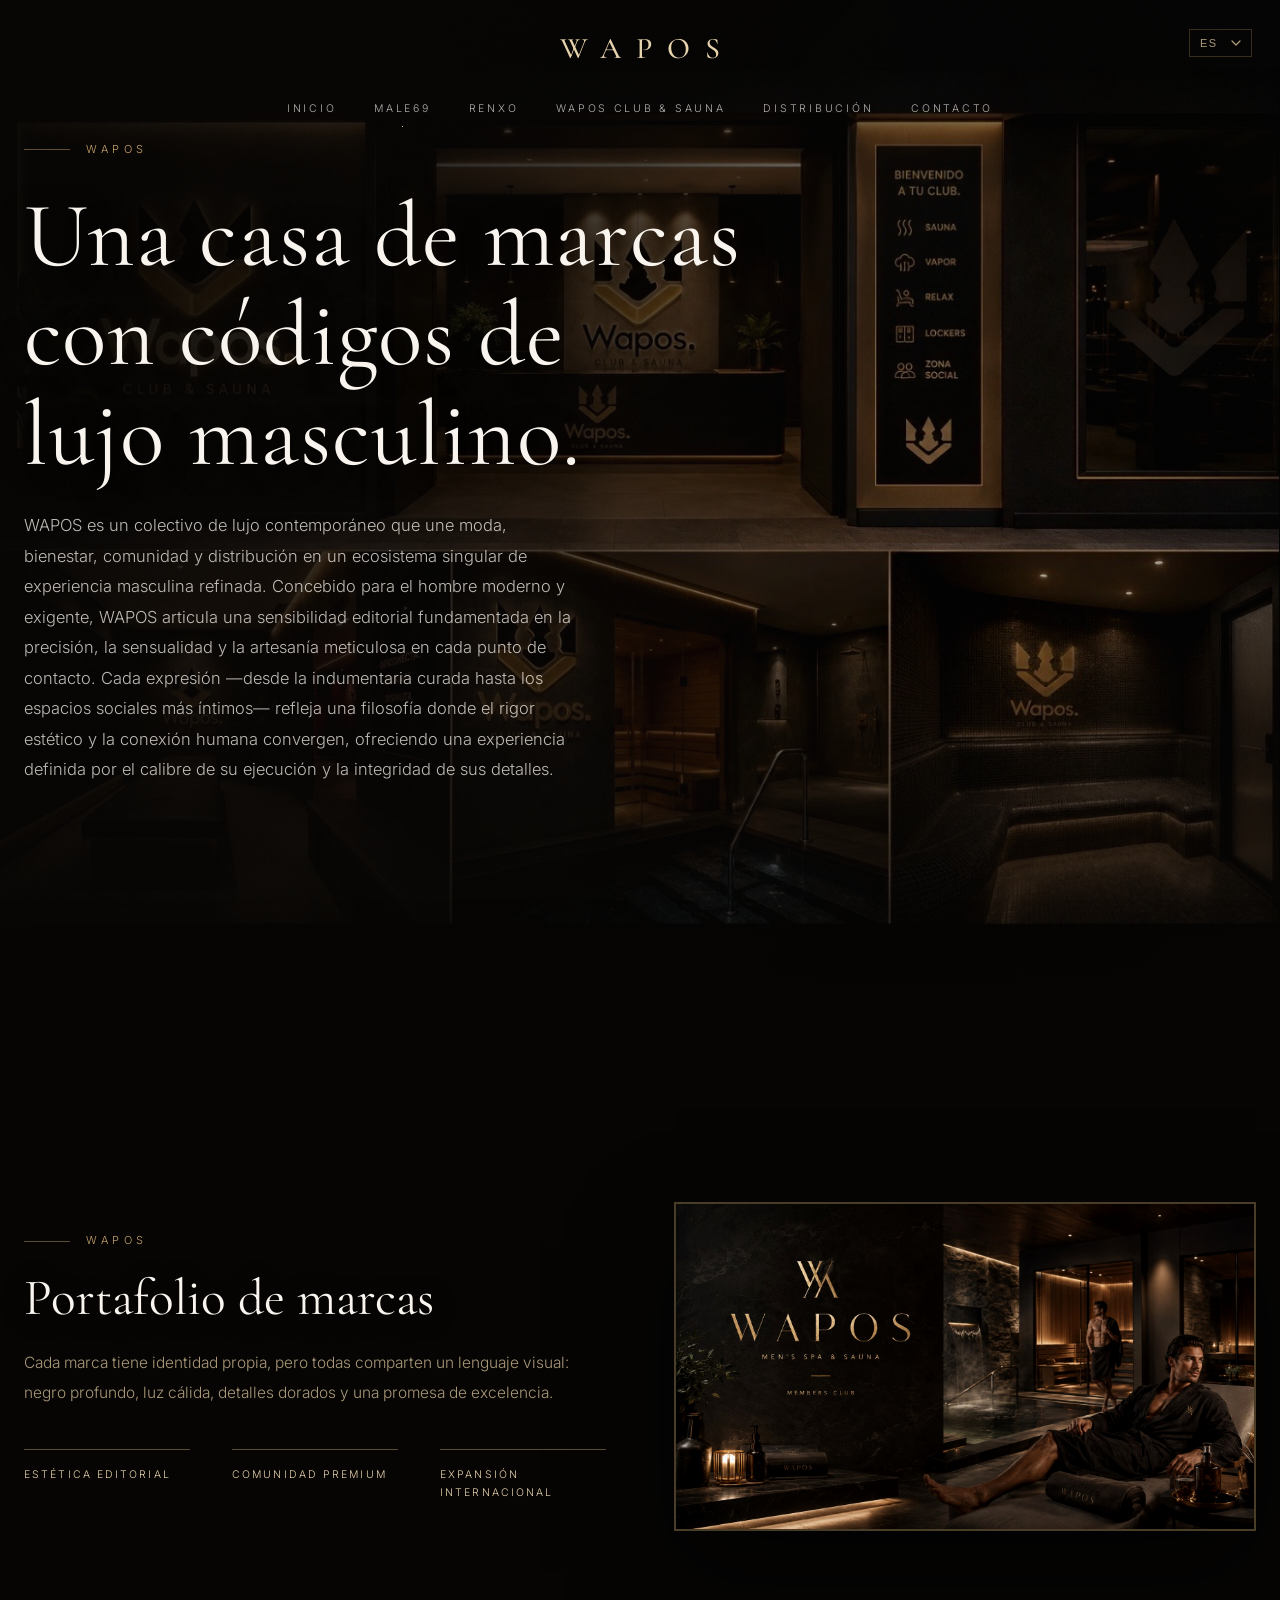
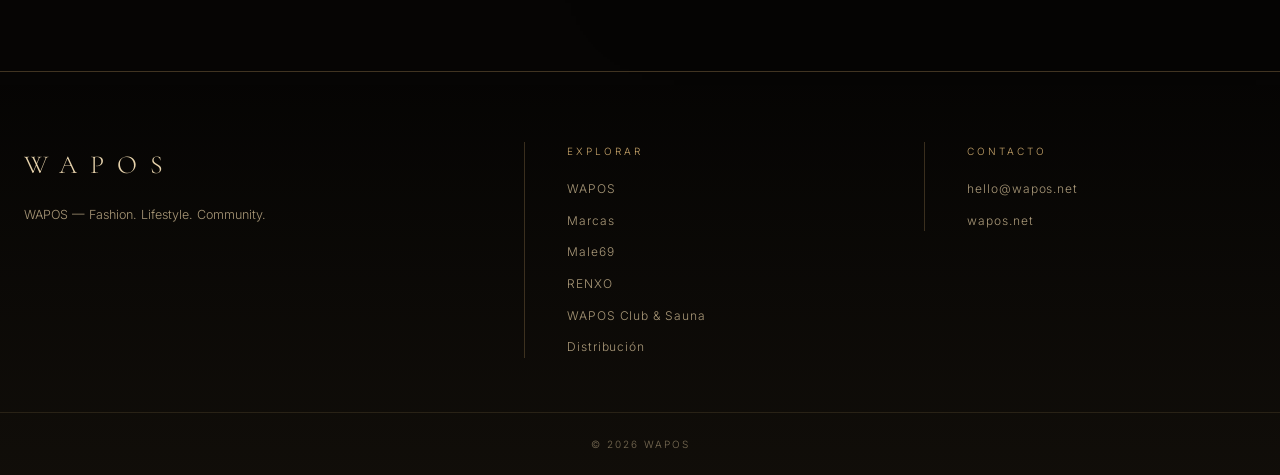
==== commit 36fc9b89: "fix: mobile hamburger navigation, dedicated RENXO page, homepage copy hierarchy - Mobile nav: full-s" ====
--- a/about.html
+++ b/about.html
@@ -1 +1 @@
-<!doctype html><html lang="es"><head><meta charset="utf-8"><meta name="viewport" content="width=device-width, initial-scale=1"><title>About WAPOS</title><meta name="description" content="WAPOS — Fashion. Lifestyle. Community."><link rel="preconnect" href="https://fonts.googleapis.com"><link rel="preconnect" href="https://fonts.gstatic.com" crossorigin><link href="https://fonts.googleapis.com/css2?family=Cormorant+Garamond:ital,wght@0,400;0,500;1,400&family=Inter:wght@300;400;500&display=swap" rel="stylesheet"><link rel="stylesheet" href="assets/css/styles.css"></head><body><header class="site-header"><div class="nav-top"><a class="brand-link" href="index.html">WAPOS</a><select class="lang-select" data-language-select aria-label="Idioma"><option value="es">ES</option><option value="en">EN</option><option value="pt">PT</option><option value="fr">FR</option><option value="de">DE</option><option value="it">IT</option><option value="zh">中文</option></select></div><nav class="nav-links"><a data-i18n="nav.home" href="index.html">Inicio</a><a data-i18n="nav.male69" href="male69.html">Male69</a><a data-i18n="nav.renxo" href="brands.html#renxo">RENXO</a><a data-i18n="nav.club" href="club.html">WAPOS Club &amp; Sauna</a><a data-i18n="nav.distribution" href="distribution.html">Distribución</a><a data-i18n="nav.contact" href="contact.html">Contacto</a></nav></header><main><section class="hero sm"><img class="hero-bg" src="assets/images/heroes/club.jpg" alt="WAPOS"><div class="hero-content"><div class="eyebrow">WAPOS</div><h1 data-i18n="about.title">Una casa de marcas con códigos de lujo masculino.</h1><p data-i18n="about.text">WAPOS es un colectivo de lujo contemporáneo que une moda, bienestar, comunidad y distribución en un ecosistema singular de experiencia masculina refinada. Concebido para el hombre moderno y exigente, WAPOS articula una sensibilidad editorial fundamentada en la precisión, la sensualidad y la artesanía meticulosa en cada punto de contacto. Cada expresión —desde la indumentaria curada hasta los espacios sociales más íntimos— refleja una filosofía donde el rigor estético y la conexión humana convergen, ofreciendo una experiencia definida por el calibre de su ejecución y la integridad de sus detalles.</p></div><div class="scroll-cue" aria-hidden="true"></div></section><section class="reveal"><div class="container split"><div class="panel"><div class="eyebrow">WAPOS</div><h2 data-i18n="home.brands.title">Portafolio de marcas</h2><p data-i18n="brands.text">Cada marca tiene identidad propia, pero todas comparten un lenguaje visual: negro profundo, luz cálida, detalles dorados y una promesa de excelencia.</p><div class="pillars"><div class="pillar" data-i18n="about.pillar1">Estética editorial</div><div class="pillar" data-i18n="about.pillar2">Comunidad premium</div><div class="pillar" data-i18n="about.pillar3">Expansión internacional</div></div></div><img class="feature-img" src="assets/images/heroes/home.jpg" alt="WAPOS" loading="lazy"></div></section></main><footer class="footer"><div class="container footer-grid"><div><div class="footer-mark">WAPOS</div><p data-i18n="footer.tag">WAPOS — Fashion. Lifestyle. Community.</p></div><div><div class="footer-col-title" data-i18n="footer.explore">Explorar</div><nav class="footer-nav"><a data-i18n="nav.about" href="about.html">WAPOS</a><a data-i18n="nav.brands" href="brands.html">Marcas</a><a href="male69.html">Male69</a><a data-i18n="nav.club" href="club.html">WAPOS Club &amp; Sauna</a><a data-i18n="nav.distribution" href="distribution.html">Distribución</a></nav></div><div><div class="footer-col-title" data-i18n="nav.contact">Contacto</div><div class="footer-contact"><a href="mailto:hello@wapos.net">hello@wapos.net</a><span>wapos.net</span></div></div></div><div class="footer-legal">© 2026 WAPOS</div></footer><script src="assets/js/app.js"></script></body></html>+<!doctype html><html lang="es"><head><meta charset="utf-8"><meta name="viewport" content="width=device-width, initial-scale=1"><title>About WAPOS</title><meta name="description" content="WAPOS — Fashion. Lifestyle. Community."><link rel="preconnect" href="https://fonts.googleapis.com"><link rel="preconnect" href="https://fonts.gstatic.com" crossorigin><link href="https://fonts.googleapis.com/css2?family=Cormorant+Garamond:ital,wght@0,400;0,500;1,400&family=Inter:wght@300;400;500&display=swap" rel="stylesheet"><link rel="stylesheet" href="assets/css/styles.css"></head><body><header class="site-header"><div class="nav-top"><a class="brand-link" href="index.html">WAPOS</a><select class="lang-select" data-language-select aria-label="Idioma"><option value="es">ES</option><option value="en">EN</option><option value="pt">PT</option><option value="fr">FR</option><option value="de">DE</option><option value="it">IT</option><option value="zh">中文</option></select></div><nav class="nav-links"><a data-i18n="nav.home" href="index.html">Inicio</a><a data-i18n="nav.male69" href="male69.html">Male69</a><a data-i18n="nav.renxo" href="renxo.html">RENXO</a><a data-i18n="nav.club" href="club.html">WAPOS Club &amp; Sauna</a><a data-i18n="nav.distribution" href="distribution.html">Distribución</a><a data-i18n="nav.contact" href="contact.html">Contacto</a></nav></header><main><section class="hero sm"><img class="hero-bg" src="assets/images/heroes/club.jpg" alt="WAPOS"><div class="hero-content"><div class="eyebrow">WAPOS</div><h1 data-i18n="about.title">Una casa de marcas con códigos de lujo masculino.</h1><p data-i18n="about.text">WAPOS es un colectivo de lujo contemporáneo que une moda, bienestar, comunidad y distribución en un ecosistema singular de experiencia masculina refinada. Concebido para el hombre moderno y exigente, WAPOS articula una sensibilidad editorial fundamentada en la precisión, la sensualidad y la artesanía meticulosa en cada punto de contacto. Cada expresión —desde la indumentaria curada hasta los espacios sociales más íntimos— refleja una filosofía donde el rigor estético y la conexión humana convergen, ofreciendo una experiencia definida por el calibre de su ejecución y la integridad de sus detalles.</p></div><div class="scroll-cue" aria-hidden="true"></div></section><section class="reveal"><div class="container split"><div class="panel"><div class="eyebrow">WAPOS</div><h2 data-i18n="home.brands.title">Portafolio de marcas</h2><p data-i18n="brands.text">Cada marca tiene identidad propia, pero todas comparten un lenguaje visual: negro profundo, luz cálida, detalles dorados y una promesa de excelencia.</p><div class="pillars"><div class="pillar" data-i18n="about.pillar1">Estética editorial</div><div class="pillar" data-i18n="about.pillar2">Comunidad premium</div><div class="pillar" data-i18n="about.pillar3">Expansión internacional</div></div></div><img class="feature-img" src="assets/images/heroes/home.jpg" alt="WAPOS" loading="lazy"></div></section></main><footer class="footer"><div class="container footer-grid"><div><div class="footer-mark">WAPOS</div><p data-i18n="footer.tag">WAPOS — Fashion. Lifestyle. Community.</p></div><div><div class="footer-col-title" data-i18n="footer.explore">Explorar</div><nav class="footer-nav"><a data-i18n="nav.about" href="about.html">WAPOS</a><a data-i18n="nav.brands" href="brands.html">Marcas</a><a href="male69.html">Male69</a><a href="renxo.html">RENXO</a><a data-i18n="nav.club" href="club.html">WAPOS Club &amp; Sauna</a><a data-i18n="nav.distribution" href="distribution.html">Distribución</a></nav></div><div><div class="footer-col-title" data-i18n="nav.contact">Contacto</div><div class="footer-contact"><a href="mailto:hello@wapos.net">hello@wapos.net</a><span>wapos.net</span></div></div></div><div class="footer-legal">© 2026 WAPOS</div></footer><script src="assets/js/app.js"></script></body></html>
--- a/assets/css/styles.css
+++ b/assets/css/styles.css
@@ -106,6 +106,9 @@
              linear-gradient(to top,rgba(6,5,4,.95),transparent 42%);}
 .hero-content{position:relative;z-index:2;width:min(1240px,calc(100% - 48px));
   margin-inline:auto;padding:0 0 11vh;}
+.hero-logo{max-height:72px;width:auto;margin-bottom:24px;
+  opacity:0;animation:heroLogoIn 1s var(--ease) .3s forwards;}
+@keyframes heroLogoIn{to{opacity:1}}
 .eyebrow{display:flex;align-items:center;gap:16px;text-transform:uppercase;
   letter-spacing:.42em;font-size:11px;color:var(--gold);margin-bottom:26px;}
 .eyebrow::before{content:"";width:46px;height:1px;background:var(--hair)}
@@ -191,6 +194,26 @@
 .cards .card:nth-child(3),.pillars .pillar:nth-child(3){transition-delay:180ms}
 .cards .card:nth-child(4){transition-delay:270ms}
 
+/* ————— El Hombre cinematic sequence ————— */
+.eyebrow.centered{justify-content:center;margin:0 auto 20px}
+.el-hombre .section-head p{margin-top:-6px}
+.hombre-stage{position:relative;width:100%;aspect-ratio:16/9;max-height:760px;
+  background:#000;overflow:hidden;}
+.hombre-layer{position:absolute;inset:0;opacity:0;transition:opacity 1.2s var(--ease);}
+.hombre-layer img{width:100%;height:100%;object-fit:cover;
+  filter:saturate(1) contrast(1.05) brightness(.95);}
+.hombre-stage[data-phase="a"] .layer-a{opacity:1}
+.hombre-stage[data-phase="b"] .layer-b{opacity:1}
+.hombre-stage[data-phase="c"] .layer-c{opacity:1}
+.hombre-stage[data-phase="d"] .layer-d{opacity:1}
+.hombre-sweep{position:absolute;top:0;bottom:0;left:-35%;width:20%;
+  background:linear-gradient(100deg,transparent 0%,rgba(199,164,106,.4) 45%,rgba(231,211,172,.6) 50%,rgba(199,164,106,.4) 55%,transparent 100%);
+  opacity:0;pointer-events:none;}
+.hombre-stage[data-phase="a"] .sweep-a{animation:hombreSweepA 4s var(--ease) 1;}
+.hombre-stage[data-phase="c"] .sweep-c{animation:hombreSweepC 3.5s var(--ease) 1;}
+@keyframes hombreSweepA{0%{opacity:0;left:-35%}10%{opacity:1}88%{opacity:1}100%{opacity:0;left:115%}}
+@keyframes hombreSweepC{0%{opacity:0;left:-35%}12%{opacity:1}88%{opacity:1}100%{opacity:0;left:115%}}
+
 /* ————— Editorial split ————— */
 .split{display:grid;grid-template-columns:1fr 1fr;gap:var(--space-4);align-items:center}
 .panel{padding:0}
@@ -247,20 +270,24 @@
   text-align:center;letter-spacing:.2em;font-size:10px;text-transform:uppercase;
   color:rgba(169,152,120,.7);}
 
-/* ————— Intro ————— */
-.intro{position:fixed;z-index:100;inset:0;background:var(--noir);display:grid;
-  place-items:center;transition:opacity .9s var(--ease),visibility .9s;}
-.intro.hide{opacity:0;visibility:hidden}
-.intro-box{text-align:center}
-.intro-mark{font-family:"Cormorant Garamond",Georgia,serif;font-weight:400;
-  font-size:clamp(46px,8vw,102px);letter-spacing:.5em;margin-right:-.5em;
-  color:var(--champagne);opacity:0;animation:introIn 1.4s var(--ease) .2s forwards;}
-.intro-rule{width:0;height:1px;background:var(--gold);margin:26px auto 22px;
-  animation:ruleIn 1.1s var(--ease) 1s forwards;}
-.intro-tag{letter-spacing:.34em;text-transform:uppercase;color:var(--muted);
-  font-size:11px;opacity:0;animation:introIn 1.2s var(--ease) 1.3s forwards;}
-@keyframes introIn{to{opacity:1}}
-@keyframes ruleIn{to{width:min(300px,60vw)}}
+/* ————— Splash (first visit, replayed weekly) ————— */
+.splash{position:fixed;z-index:100;inset:0;background:#060504;display:grid;
+  place-items:center;cursor:pointer;
+  transition:opacity .35s var(--ease),visibility .35s;}
+.splash.hide{opacity:0;visibility:hidden}
+.splash-mark{font-family:"Cormorant Garamond",Georgia,serif;font-weight:400;
+  font-size:clamp(64px,16vw,120px);letter-spacing:.5em;margin-right:-.5em;
+  color:var(--gold);opacity:0;transform:scale(1);
+  text-shadow:0 0 40px rgba(199,164,106,.45),0 0 80px rgba(199,164,106,.25);
+  animation:splashSequence 3.6s forwards;}
+@keyframes splashSequence{
+  0%{opacity:0;transform:scale(1);animation-timing-function:ease-out;}
+  22.22%{opacity:1;transform:scale(1.3);animation-timing-function:linear;}
+  72.22%{opacity:1;transform:scale(1.3);animation-timing-function:ease-in;}
+  100%{opacity:0;transform:scale(1.3);}
+}
+.splash.skip .splash-mark{animation:none;opacity:0;transform:scale(1.3);
+  transition:opacity .3s ease-in;}
 
 /* ————— Reveal on scroll ————— */
 .reveal{opacity:0;transform:translateY(26px);
@@ -272,7 +299,11 @@
   *,*::before,*::after{animation:none!important;transition:none!important}
   .reveal,.cards .card,.pillars .pillar{opacity:1;transform:none}
   .hero-bg{transform:none}
+  .hero-logo{opacity:1}
   body{opacity:1}
+  .splash-mark{opacity:1;transform:scale(1.3)}
+  .hombre-stage .layer-a{opacity:1!important}
+  .hombre-stage .layer-b,.hombre-stage .layer-c,.hombre-stage .layer-d,.hombre-sweep{opacity:0!important;display:none}
 }
 
 /* ————— Responsive: tablet ————— */
@@ -292,19 +323,36 @@
 
 /* ————— Responsive: mobile (hamburger nav, touch targets, luxury-mobile spec) ————— */
 @media (max-width:768px){
+  :root{--header-h-mobile:72px}
   body{font-size:16px}
   section{padding:100px 0}
   .scroll-progress{display:block}
-  .menu-toggle{display:flex}
-  .nav-links{position:fixed;top:0;right:0;height:100vh;width:min(320px,82vw);z-index:95;
-    background:rgba(6,5,4,.98);flex-direction:column;justify-content:center;
-    align-items:flex-start;gap:6px;padding:32px;
-    transform:translateX(100%);transition:transform .45s var(--ease);
-    box-shadow:-20px 0 60px rgba(0,0,0,.5);border-left:1px solid var(--line);}
+
+  /* Collapsed header: wordmark + hamburger only; lang-select moves into the drawer */
+  .menu-toggle{display:flex;left:auto;right:12px;width:44px;height:44px}
+  .menu-toggle span{background:var(--gold)}
+  .menu-toggle:hover span{background:var(--champagne)}
+  .lang-select{position:fixed;top:auto;right:auto;bottom:40px;left:50%;transform:translateX(-50%);
+    opacity:0;pointer-events:none;transition:opacity .3s var(--ease);z-index:96;}
+  .lang-select.in-drawer{opacity:1;pointer-events:auto}
+
+  /* Full-screen slide-in panel */
+  .nav-links{position:fixed;top:0;right:0;height:100vh;width:100%;z-index:95;
+    background:rgba(6,5,4,.94);-webkit-backdrop-filter:blur(20px);backdrop-filter:blur(20px);
+    flex-direction:column;justify-content:center;
+    align-items:center;gap:22px;padding:32px;
+    transform:translateX(100%);transition:transform .45s var(--ease);}
   .nav-links.nav-open{transform:translateX(0)}
-  .nav-links a{width:100%;padding:14px 4px;font-size:13px;letter-spacing:.16em;min-height:44px;
-    display:flex;align-items:center;}
+  .nav-links a{width:auto;padding:6px 4px;font-family:"Cormorant Garamond",Georgia,serif;
+    font-size:32px;letter-spacing:.03em;text-transform:none;font-weight:400;min-height:44px;
+    display:flex;align-items:center;color:var(--cream);}
   .nav-links a::after{display:none}
+  .nav-links a:hover,.nav-links a:active{color:var(--gold)}
+
+  /* Ensure fixed header never overlaps hero content */
+  .hero-content{padding-top:var(--header-h-mobile)}
+  .hero-logo{max-height:56px;margin-bottom:16px}
+
   .hero h1{font-size:clamp(36px,6vw,72px)}
   .hero p{font-size:15px}
   .button-row{flex-direction:column}
